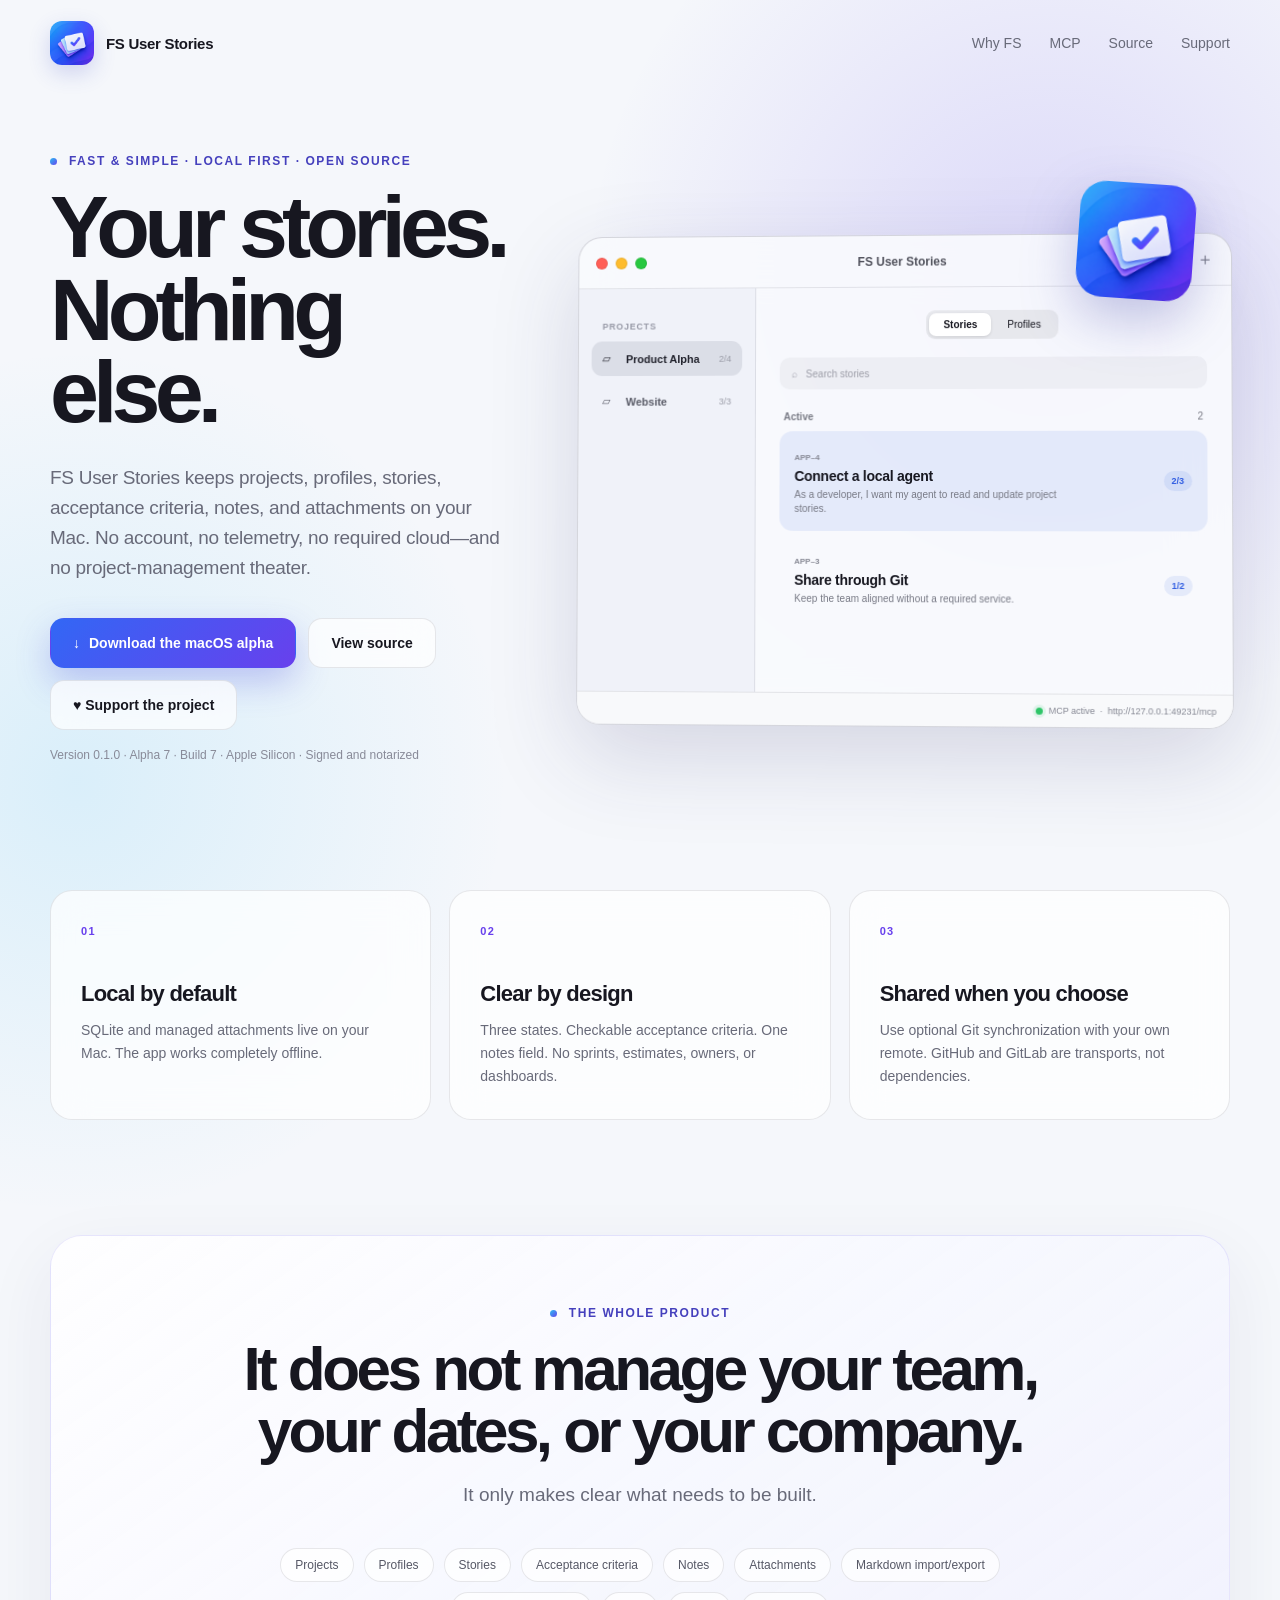
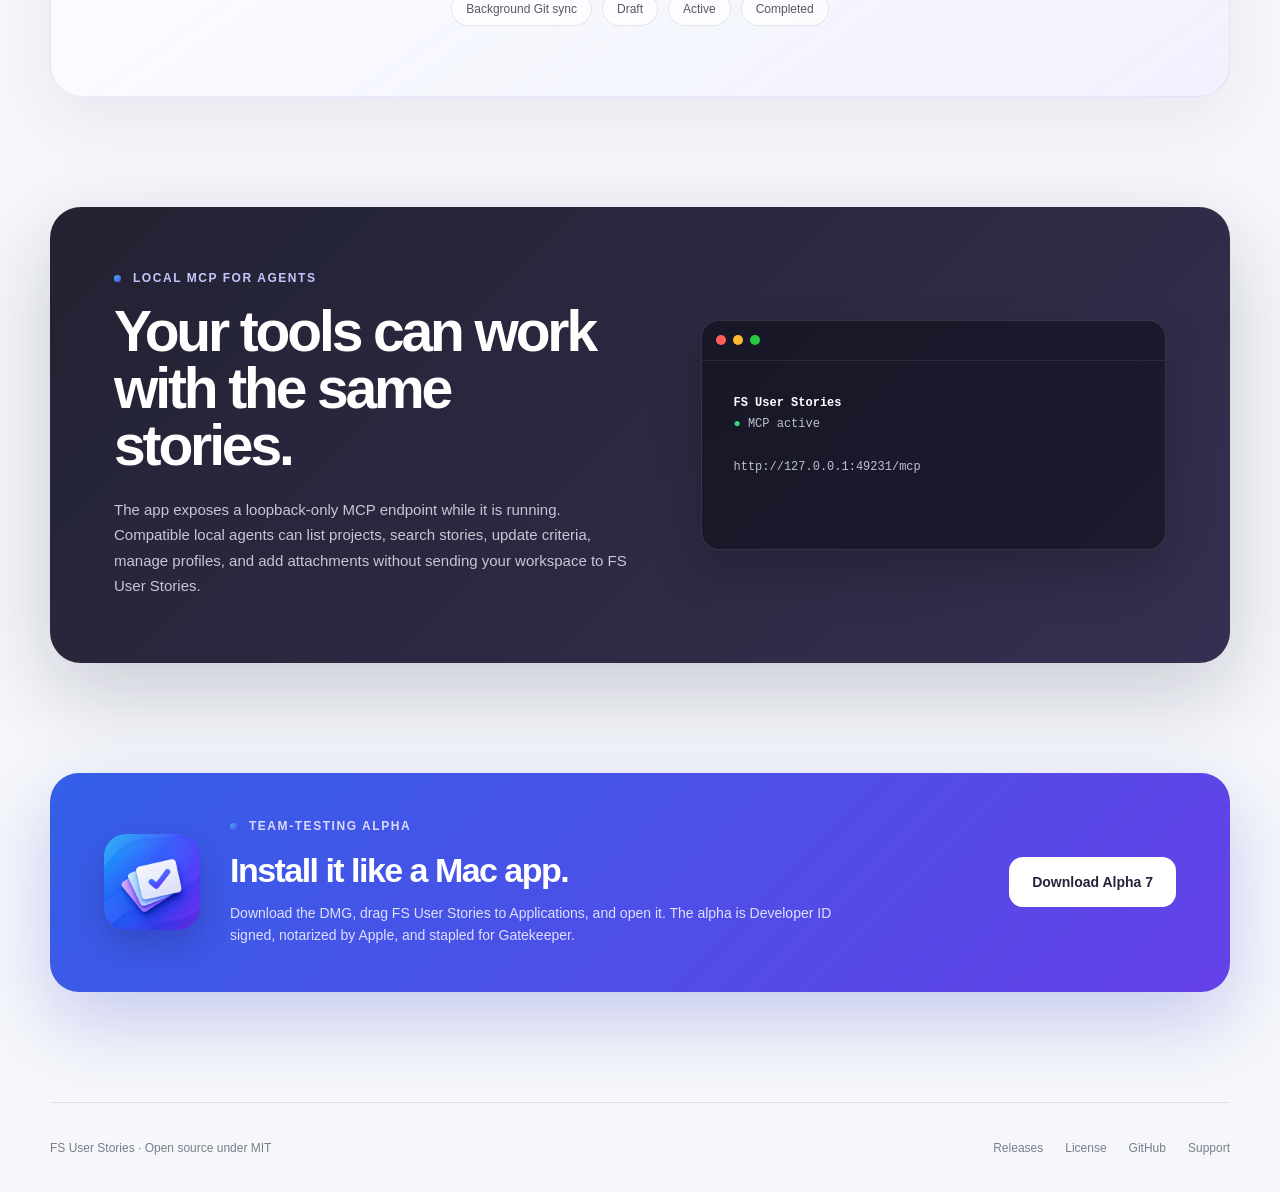
==== docs/index.html @ 3005b281 "Fix GitHub sharing contract for Alpha 7" ====
<!doctype html>
<html lang="en">
  <head>
    <meta charset="utf-8">
    <meta name="viewport" content="width=device-width, initial-scale=1">
    <title>FS User Stories — Local user stories for macOS</title>
    <meta name="description" content="A focused, local-first macOS app for projects, profiles, user stories, acceptance criteria, notes, attachments, Git sharing, and local MCP access.">
    <meta name="robots" content="index, follow, max-image-preview:large">
    <meta name="theme-color" content="#f5f7ff">
    <link rel="canonical" href="https://gitlares.github.io/fs-user-stories/">
    <meta property="og:type" content="website">
    <meta property="og:site_name" content="FS User Stories">
    <meta property="og:title" content="FS User Stories — Local user stories for macOS">
    <meta property="og:description" content="Your stories, on your computer. Share with Git. Nothing else.">
    <meta property="og:url" content="https://gitlares.github.io/fs-user-stories/">
    <meta property="og:image" content="https://gitlares.github.io/fs-user-stories/assets/app-icon.png">
    <meta name="twitter:card" content="summary">
    <meta name="twitter:title" content="FS User Stories — Local user stories for macOS">
    <meta name="twitter:description" content="Your stories, on your computer. Share with Git. Nothing else.">
    <meta name="twitter:image" content="https://gitlares.github.io/fs-user-stories/assets/app-icon.png">
    <link rel="icon" href="assets/app-icon.png">
    <link rel="stylesheet" href="styles.css">
    <script type="application/ld+json">
      {
        "@context": "https://schema.org",
        "@type": "SoftwareApplication",
        "name": "FS User Stories",
        "alternateName": "Fast & Simple User Stories",
        "url": "https://gitlares.github.io/fs-user-stories/",
        "description": "A local-first macOS app for writing and sharing clear user stories without project-management overhead.",
        "applicationCategory": "DeveloperApplication",
        "operatingSystem": "macOS 26 or later on Apple Silicon",
        "softwareVersion": "0.1.0-alpha.7",
        "downloadUrl": "https://github.com/gitlares/fs-user-stories/releases/download/v0.1.0-alpha.7/FS-User-Stories-Alpha.dmg",
        "license": "https://github.com/gitlares/fs-user-stories/blob/main/LICENSE",
        "isAccessibleForFree": true,
        "author": { "@type": "Person", "name": "Daniel Lares", "url": "https://github.com/gitlares" }
      }
    </script>
  </head>
  <body>
    <header class="site-header">
      <a class="brand" href="#top" aria-label="FS User Stories home">
        <img src="assets/app-icon.png" alt="" width="44" height="44">
        <span>FS User Stories</span>
      </a>
      <nav aria-label="Primary navigation">
        <a href="#principles">Why FS</a>
        <a href="#mcp">MCP</a>
        <a href="https://github.com/gitlares/fs-user-stories">Source</a>
        <a href="https://www.paypal.com/donate/?hosted_button_id=7RDCBR3QXXEMJ">Support</a>
      </nav>
    </header>

    <main id="top">
      <section class="hero">
        <div class="hero-copy">
          <p class="eyebrow"><span></span> Fast &amp; Simple · Local first · Open source</p>
          <h1>Your stories.<br>Nothing else.</h1>
          <p class="lede">FS User Stories keeps projects, profiles, stories, acceptance criteria, notes, and attachments on your Mac. No account, no telemetry, no required cloud—and no project-management theater.</p>
          <div class="hero-actions">
            <a class="button primary" href="https://github.com/gitlares/fs-user-stories/releases/download/v0.1.0-alpha.7/FS-User-Stories-Alpha.dmg">
              <span aria-hidden="true">↓</span> Download the macOS alpha
            </a>
            <a class="button secondary" href="https://github.com/gitlares/fs-user-stories">View source</a>
            <a class="button secondary" href="https://www.paypal.com/donate/?hosted_button_id=7RDCBR3QXXEMJ">♥ Support the project</a>
          </div>
          <p class="release-meta">Version 0.1.0 · Alpha 7 · Build 7 · Apple Silicon · Signed and notarized</p>
        </div>

        <div class="product-stage" aria-label="FS User Stories application preview">
          <img class="hero-icon" src="assets/app-icon.png" alt="FS User Stories app icon" width="116" height="116">
          <div class="app-window">
            <div class="window-toolbar">
              <div class="traffic-lights" aria-hidden="true"><i></i><i></i><i></i></div>
              <strong>FS User Stories</strong>
              <span class="toolbar-actions" aria-hidden="true">↻ &nbsp; ＋</span>
            </div>
            <div class="window-body">
              <aside>
                <small>PROJECTS</small>
                <div class="project-row selected"><span>▱</span><b>Product Alpha</b><em>2/4</em></div>
                <div class="project-row"><span>▱</span><b>Website</b><em>3/3</em></div>
              </aside>
              <section class="story-list">
                <div class="segmented"><b>Stories</b><span>Profiles</span></div>
                <label>⌕ &nbsp; Search stories</label>
                <div class="list-heading"><b>Active</b><span>2</span></div>
                <article class="story selected-story">
                  <div><small>APP–4</small><h2>Connect a local agent</h2><p>As a developer, I want my agent to read and update project stories.</p></div>
                  <strong>2/3</strong>
                </article>
                <article class="story">
                  <div><small>APP–3</small><h2>Share through Git</h2><p>Keep the team aligned without a required service.</p></div>
                  <strong>1/2</strong>
                </article>
              </section>
            </div>
            <div class="window-status"><span class="status-dot"></span> MCP active &nbsp;·&nbsp; http://127.0.0.1:49231/mcp</div>
          </div>
        </div>
      </section>

      <section class="feature-grid" id="principles" aria-label="Product principles">
        <article><span>01</span><h2>Local by default</h2><p>SQLite and managed attachments live on your Mac. The app works completely offline.</p></article>
        <article><span>02</span><h2>Clear by design</h2><p>Three states. Checkable acceptance criteria. One notes field. No sprints, estimates, owners, or dashboards.</p></article>
        <article><span>03</span><h2>Shared when you choose</h2><p>Use optional Git synchronization with your own remote. GitHub and GitLab are transports, not dependencies.</p></article>
      </section>

      <section class="statement">
        <p class="eyebrow"><span></span> The whole product</p>
        <h2>It does not manage your team, your dates, or your company.</h2>
        <p>It only makes clear what needs to be built.</p>
        <div class="product-list" aria-label="Included features">
          <span>Projects</span><span>Profiles</span><span>Stories</span><span>Acceptance criteria</span><span>Notes</span><span>Attachments</span><span>Markdown import/export</span><span>Background Git sync</span><span>Draft</span><span>Active</span><span>Completed</span>
        </div>
      </section>

      <section class="mcp-card" id="mcp">
        <div>
          <p class="eyebrow"><span></span> Local MCP for agents</p>
          <h2>Your tools can work with the same stories.</h2>
          <p>The app exposes a loopback-only MCP endpoint while it is running. Compatible local agents can list projects, search stories, update criteria, manage profiles, and add attachments without sending your workspace to FS User Stories.</p>
        </div>
        <div class="terminal" aria-label="Example MCP endpoint">
          <div><i></i><i></i><i></i></div>
          <code><b>FS User Stories</b><br><span>●</span> MCP active<br><br>http://127.0.0.1:49231/mcp</code>
        </div>
      </section>

      <section class="install-card">
        <img src="assets/app-icon.png" alt="" width="96" height="96">
        <div><p class="eyebrow"><span></span> Team-testing alpha</p><h2>Install it like a Mac app.</h2><p>Download the DMG, drag FS User Stories to Applications, and open it. The alpha is Developer ID signed, notarized by Apple, and stapled for Gatekeeper.</p></div>
        <a class="button light" href="https://github.com/gitlares/fs-user-stories/releases/download/v0.1.0-alpha.7/FS-User-Stories-Alpha.dmg">Download Alpha 7</a>
      </section>
    </main>

    <footer>
      <span>FS User Stories · Open source under MIT</span>
      <div><a href="https://github.com/gitlares/fs-user-stories/releases">Releases</a><a href="https://github.com/gitlares/fs-user-stories/blob/main/LICENSE">License</a><a href="https://github.com/gitlares/fs-user-stories">GitHub</a><a href="https://www.paypal.com/donate/?hosted_button_id=7RDCBR3QXXEMJ">Support</a></div>
    </footer>
  </body>
</html>
---- docs/styles.css ----
:root {
  color-scheme: light;
  --ink: #171720;
  --muted: #686a79;
  --line: rgba(34, 35, 52, 0.1);
  --surface: rgba(255, 255, 255, 0.72);
  --blue: #3267f5;
  --violet: #6840ed;
  --shadow: 0 30px 90px rgba(47, 45, 105, 0.17);
}

* { box-sizing: border-box; }
html { scroll-behavior: smooth; }
body {
  margin: 0;
  overflow-x: hidden;
  color: var(--ink);
  background:
    radial-gradient(circle at 82% 10%, rgba(84, 55, 237, 0.16), transparent 29rem),
    radial-gradient(circle at 6% 28%, rgba(51, 188, 244, 0.14), transparent 27rem),
    #f5f7fb;
  font-family: -apple-system, BlinkMacSystemFont, "SF Pro Display", "Helvetica Neue", sans-serif;
  -webkit-font-smoothing: antialiased;
}
a { color: inherit; text-decoration: none; }
.site-header, main, footer { width: min(1180px, calc(100% - 40px)); margin-inline: auto; }
.site-header { height: 86px; display: flex; align-items: center; justify-content: space-between; }
.brand { display: flex; align-items: center; gap: 12px; font-size: 15px; font-weight: 720; letter-spacing: -.02em; }
.brand img { border-radius: 12px; box-shadow: 0 8px 22px rgba(53, 72, 196, .2); }
nav { display: flex; gap: 28px; color: var(--muted); font-size: 14px; }
nav a:hover, footer a:hover { color: var(--ink); }

.hero { min-height: 700px; padding: 68px 0 108px; display: grid; grid-template-columns: .82fr 1.18fr; gap: 68px; align-items: center; }
.hero > * { min-width: 0; }
.eyebrow { margin: 0 0 18px; color: #4540bd; font-size: 12px; font-weight: 760; letter-spacing: .13em; text-transform: uppercase; }
.eyebrow span { display: inline-block; width: 7px; height: 7px; margin-right: 7px; border-radius: 50%; background: linear-gradient(135deg, #2abcf2, #6545ed); }
h1 { margin: 0; font-size: clamp(58px, 7vw, 88px); line-height: .94; letter-spacing: -.067em; font-weight: 760; }
.lede { max-width: 560px; margin: 29px 0 0; color: var(--muted); font-size: 19px; line-height: 1.58; letter-spacing: -.015em; }
.hero-actions { margin-top: 35px; display: flex; flex-wrap: wrap; gap: 12px; }
.button { min-height: 50px; padding: 0 22px; border: 1px solid transparent; border-radius: 14px; display: inline-flex; align-items: center; justify-content: center; gap: 9px; font-size: 14px; font-weight: 720; transition: transform .18s ease, box-shadow .18s ease; }
.button:hover { transform: translateY(-2px); }
.button.primary { color: #fff; background: linear-gradient(135deg, var(--blue), var(--violet)); box-shadow: 0 14px 34px rgba(67, 73, 221, .28); }
.button.secondary { border-color: var(--line); background: rgba(255,255,255,.72); backdrop-filter: blur(16px); }
.button.light { color: #25233a; background: #fff; white-space: nowrap; }
.release-meta { margin: 18px 0 0; color: #888a98; font-size: 12px; }

.product-stage { position: relative; padding-top: 44px; }
.hero-icon { position: absolute; z-index: 3; top: -7px; right: 36px; border-radius: 26px; filter: drop-shadow(0 20px 26px rgba(49, 55, 160, .28)); transform: rotate(4deg); }
.app-window { overflow: hidden; min-height: 490px; border: 1px solid rgba(37,38,57,.17); border-radius: 24px; background: rgba(249,250,253,.9); box-shadow: var(--shadow); transform: perspective(1200px) rotateY(-2deg) rotateX(1deg); backdrop-filter: blur(30px) saturate(1.2); }
.window-toolbar { height: 52px; padding: 0 17px; display: grid; grid-template-columns: 1fr auto 1fr; align-items: center; border-bottom: 1px solid var(--line); font-size: 12px; color: #51525d; }
.traffic-lights { display: flex; gap: 8px; }
.traffic-lights i { width: 12px; height: 12px; border-radius: 50%; background: #ff5f57; border: 1px solid rgba(0,0,0,.08); }
.traffic-lights i:nth-child(2) { background: #febc2e; }
.traffic-lights i:nth-child(3) { background: #28c840; }
.toolbar-actions { justify-self: end; color: #777985; font-size: 17px; }
.window-body { min-height: 405px; display: grid; grid-template-columns: 180px 1fr; }
.window-body aside { padding: 27px 13px; border-right: 1px solid var(--line); background: rgba(233,237,246,.58); }
.window-body aside > small { padding: 0 11px; color: #989aa7; font-size: 9px; font-weight: 700; letter-spacing: .09em; }
.project-row { margin-top: 8px; padding: 11px; display: grid; grid-template-columns: 20px 1fr auto; align-items: center; gap: 4px; border-radius: 11px; color: #595b67; font-size: 11px; }
.project-row.selected { color: #20212b; background: rgba(92,97,118,.14); }
.project-row em { color: #989aa5; font-size: 9px; font-style: normal; }
.story-list { padding: 23px 24px; }
.segmented { width: max-content; margin: 0 auto 18px; padding: 3px; display: flex; gap: 2px; border-radius: 9px; background: #e7e8ed; font-size: 10px; }
.segmented > * { padding: 6px 14px; border-radius: 7px; }
.segmented b { background: #fff; box-shadow: 0 1px 3px rgba(0,0,0,.12); }
.story-list > label { height: 32px; padding: 0 12px; display: flex; align-items: center; border-radius: 10px; color: #9b9ca7; background: rgba(120,122,137,.08); font-size: 10px; }
.list-heading { margin: 22px 4px 9px; display: flex; justify-content: space-between; color: #777984; font-size: 10px; }
.story { min-height: 99px; padding: 15px; display: flex; justify-content: space-between; gap: 14px; border-radius: 13px; }
.story + .story { margin-top: 4px; }
.selected-story { background: rgba(65, 105, 220, .1); }
.story small { color: #858793; font-size: 8px; font-weight: 700; }
.story h2 { margin: 4px 0; font-size: 14px; letter-spacing: -.02em; }
.story p { max-width: 290px; margin: 0; color: #777985; font-size: 10px; line-height: 1.4; }
.story > strong { align-self: center; padding: 5px 8px; border-radius: 20px; color: #335fe2; background: rgba(51,95,226,.1); font-size: 9px; }
.window-status { height: 33px; padding: 0 16px; display: flex; align-items: center; justify-content: flex-end; border-top: 1px solid var(--line); color: #858793; background: rgba(248,249,251,.94); font-size: 9px; }
.status-dot { width: 7px; height: 7px; margin-right: 6px; border-radius: 50%; background: #2fc568; box-shadow: 0 0 0 3px rgba(47,197,104,.12); }

.feature-grid { padding: 20px 0 115px; display: grid; grid-template-columns: repeat(3, 1fr); gap: 18px; }
.feature-grid article { padding: 30px; border: 1px solid var(--line); border-radius: 22px; background: var(--surface); backdrop-filter: blur(18px); }
.feature-grid article > span { color: var(--violet); font-size: 11px; font-weight: 800; letter-spacing: .12em; }
.feature-grid h2 { margin: 42px 0 12px; font-size: 22px; letter-spacing: -.035em; }
.feature-grid p { margin: 0; color: var(--muted); font-size: 14px; line-height: 1.65; }

.statement { margin-bottom: 110px; padding: 70px; text-align: center; border: 1px solid rgba(89,72,226,.12); border-radius: 32px; background: linear-gradient(145deg, rgba(255,255,255,.88), rgba(239,240,255,.74)); box-shadow: 0 24px 70px rgba(42,42,88,.07); }
.statement h2 { max-width: 820px; margin: 0 auto; font-size: clamp(40px, 5vw, 62px); line-height: 1; letter-spacing: -.057em; }
.statement > p:not(.eyebrow) { margin: 22px 0 0; color: var(--muted); font-size: 19px; }
.product-list { max-width: 780px; margin: 42px auto 0; display: flex; flex-wrap: wrap; justify-content: center; gap: 10px; }
.product-list span { padding: 9px 14px; border: 1px solid var(--line); border-radius: 999px; color: #565866; background: rgba(255,255,255,.72); font-size: 12px; }

.mcp-card { margin-bottom: 110px; padding: 64px; display: grid; grid-template-columns: 1.05fr .95fr; gap: 72px; align-items: center; border-radius: 31px; color: #fff; background: linear-gradient(135deg, #222232, #343051); box-shadow: 0 30px 85px rgba(25,24,54,.2); }
.mcp-card .eyebrow { color: #c8c4ff; }
.mcp-card h2 { margin: 0; font-size: clamp(38px, 5vw, 57px); line-height: 1; letter-spacing: -.055em; }
.mcp-card p:not(.eyebrow) { margin: 23px 0 0; color: #c7c6d1; font-size: 15px; line-height: 1.7; }
.terminal { overflow: hidden; min-height: 230px; border: 1px solid rgba(255,255,255,.12); border-radius: 18px; background: rgba(6,7,14,.5); box-shadow: 0 24px 50px rgba(0,0,0,.2); }
.terminal > div { height: 40px; padding: 0 14px; display: flex; align-items: center; gap: 7px; border-bottom: 1px solid rgba(255,255,255,.08); }
.terminal i { width: 10px; height: 10px; border-radius: 50%; background: #ff5f57; }
.terminal i:nth-child(2) { background: #febc2e; }.terminal i:nth-child(3) { background: #28c840; }
.terminal code { padding: 32px; display: block; color: #bdc0cf; font: 12px/1.8 ui-monospace, SFMono-Regular, Menlo, monospace; }
.terminal code b { color: #fff; }.terminal code span { color: #39d67c; }

.install-card { margin-bottom: 110px; padding: 46px 54px; display: grid; grid-template-columns: auto 1fr auto; gap: 30px; align-items: center; border-radius: 29px; color: #fff; background: linear-gradient(135deg, #335fe7, #6540e8); box-shadow: 0 28px 75px rgba(59,68,204,.25); }
.install-card img { border-radius: 22px; box-shadow: 0 14px 30px rgba(25,27,89,.24); }
.install-card .eyebrow { color: #dcd9ff; }
.install-card h2 { margin: 0; font-size: 34px; letter-spacing: -.045em; }
.install-card p:not(.eyebrow) { max-width: 640px; margin: 12px 0 0; color: #dfdfff; font-size: 14px; line-height: 1.6; }
footer { min-height: 90px; padding: 28px 0; display: flex; justify-content: space-between; align-items: center; border-top: 1px solid var(--line); color: #7b7d8a; font-size: 12px; }
footer div { display: flex; gap: 22px; }

@media (max-width: 920px) {
  .hero { grid-template-columns: 1fr; }
  .app-window { transform: none; }
  .feature-grid { grid-template-columns: 1fr; }
  .feature-grid h2 { margin-top: 24px; }
  .mcp-card { grid-template-columns: 1fr; gap: 42px; }
  .install-card { grid-template-columns: auto 1fr; }
  .install-card .button { grid-column: 1 / -1; }
}
@media (max-width: 620px) {
  .site-header, main, footer { width: min(100% - 24px, 1180px); }
  .site-header nav { gap: 14px; }
  .site-header nav a:first-child { display: none; }
  .brand span { display: none; }
  .hero { min-height: auto; padding: 52px 0 80px; }
  .eyebrow { line-height: 1.6; }
  h1 { font-size: 56px; }
  .lede { font-size: 17px; }
  .hero-actions { flex-direction: column; }
  .button { width: 100%; }
  .hero-icon { width: 86px; height: 86px; top: 2px; right: 20px; border-radius: 20px; }
  .product-stage { padding-top: 47px; }
  .window-body { grid-template-columns: 1fr; }
  .window-body aside { display: none; }
  .story-list { padding: 18px; }
  .app-window { min-height: 430px; }
  .statement, .mcp-card { margin-bottom: 70px; padding: 38px 25px; border-radius: 24px; }
  .statement h2, .mcp-card h2 { font-size: 40px; }
  .install-card { margin-bottom: 70px; padding: 34px 25px; grid-template-columns: 1fr; text-align: center; }
  .install-card img { margin: auto; }
  footer { flex-direction: column; align-items: flex-start; gap: 17px; }
}
@media (prefers-reduced-motion: reduce) { html { scroll-behavior: auto; }.button { transition: none; } }
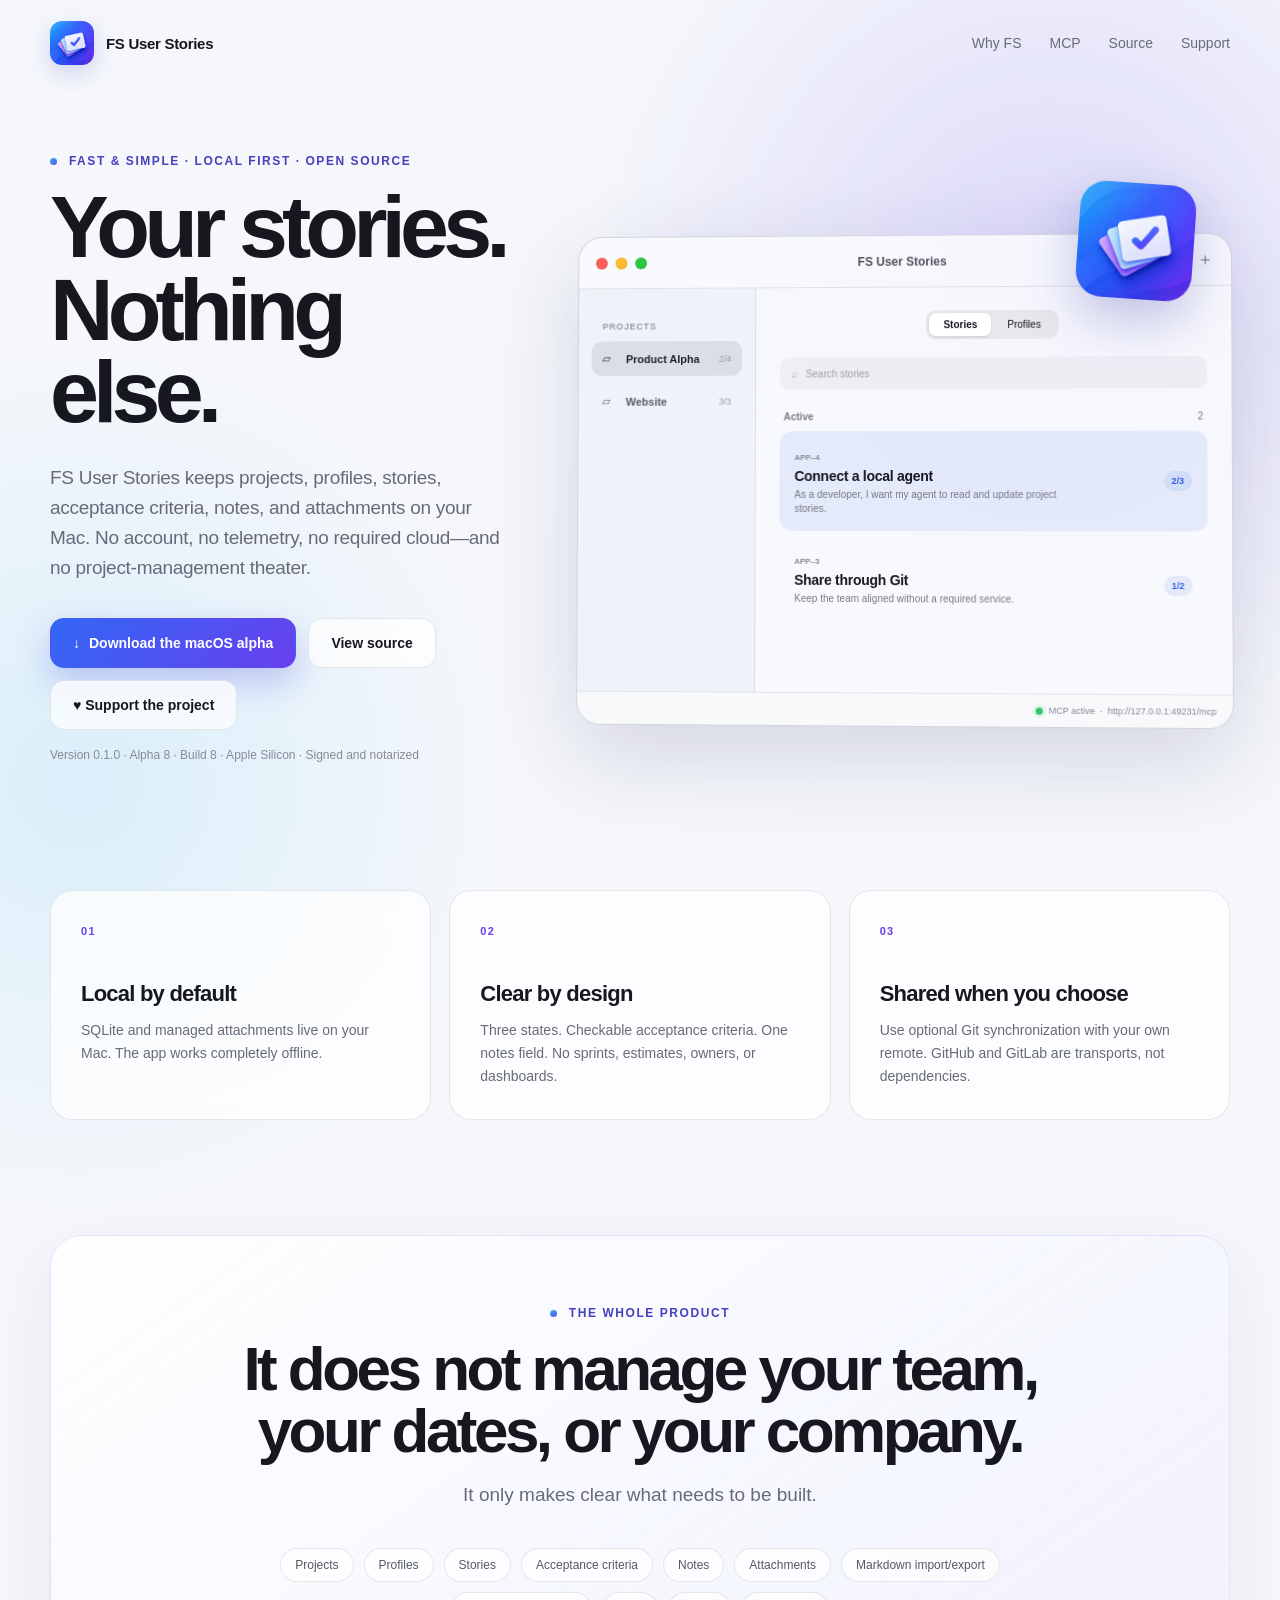
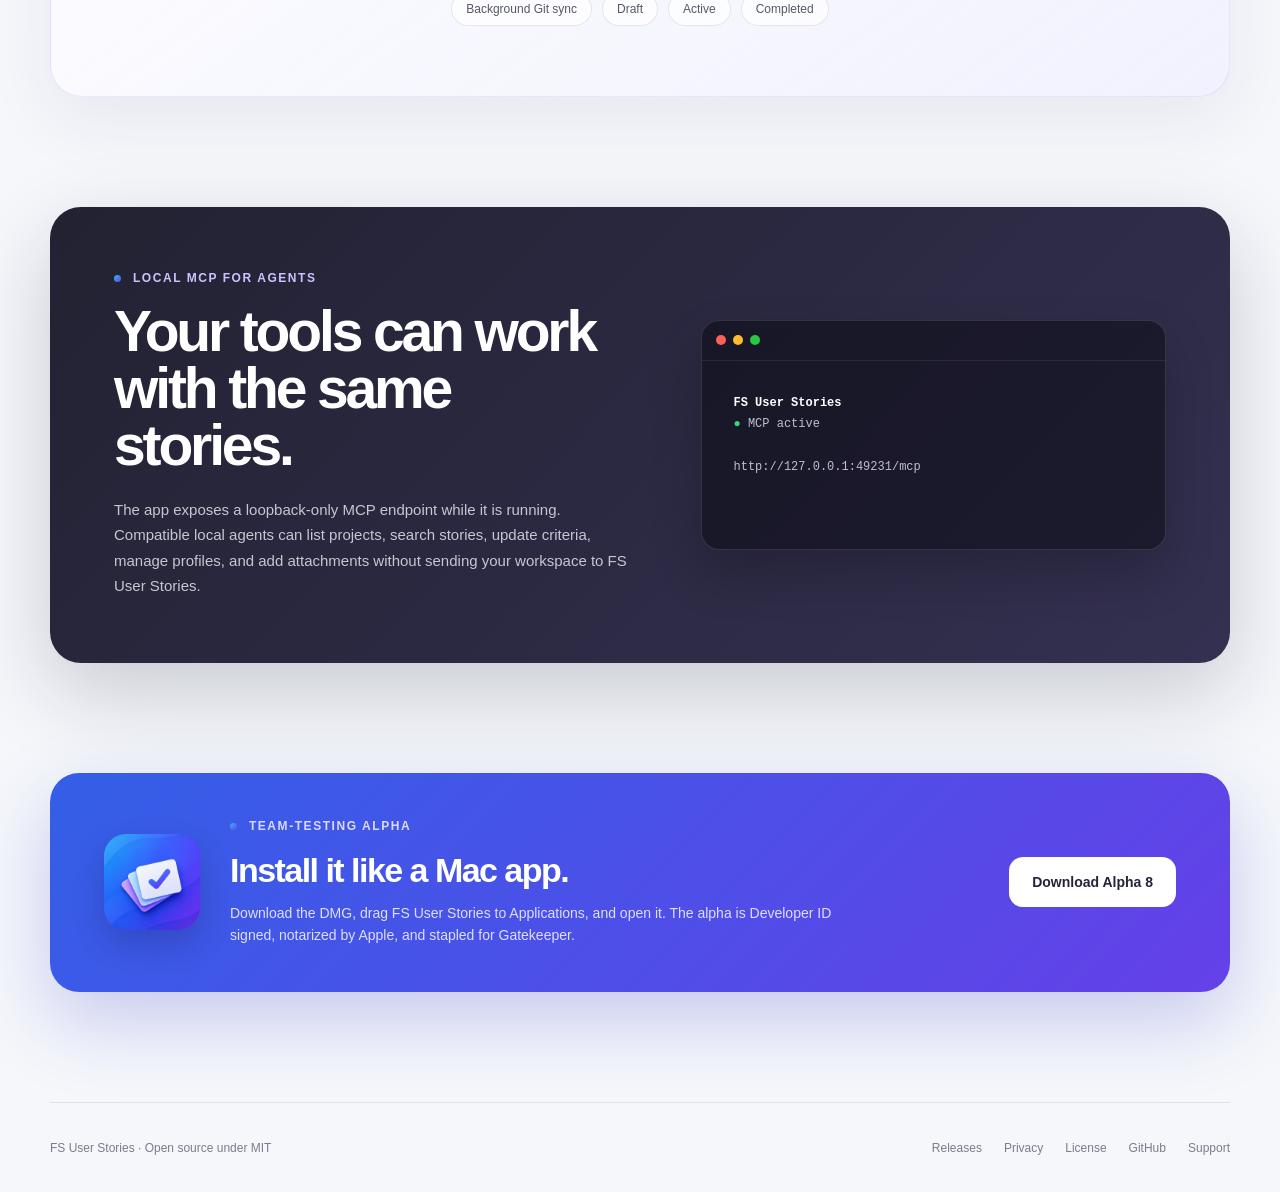
==== commit d1012496: "Release Alpha 8 with App Store parity" ====
--- a/docs/index.html
+++ b/docs/index.html
@@ -30,8 +30,8 @@
         "description": "A local-first macOS app for writing and sharing clear user stories without project-management overhead.",
         "applicationCategory": "DeveloperApplication",
         "operatingSystem": "macOS 26 or later on Apple Silicon",
-        "softwareVersion": "0.1.0-alpha.7",
-        "downloadUrl": "https://github.com/gitlares/fs-user-stories/releases/download/v0.1.0-alpha.7/FS-User-Stories-Alpha.dmg",
+        "softwareVersion": "0.1.0-alpha.8",
+        "downloadUrl": "https://github.com/gitlares/fs-user-stories/releases/download/v0.1.0-alpha.8/FS-User-Stories-Alpha.dmg",
         "license": "https://github.com/gitlares/fs-user-stories/blob/main/LICENSE",
         "isAccessibleForFree": true,
         "author": { "@type": "Person", "name": "Daniel Lares", "url": "https://github.com/gitlares" }
@@ -59,13 +59,13 @@
           <h1>Your stories.<br>Nothing else.</h1>
           <p class="lede">FS User Stories keeps projects, profiles, stories, acceptance criteria, notes, and attachments on your Mac. No account, no telemetry, no required cloud—and no project-management theater.</p>
           <div class="hero-actions">
-            <a class="button primary" href="https://github.com/gitlares/fs-user-stories/releases/download/v0.1.0-alpha.7/FS-User-Stories-Alpha.dmg">
+            <a class="button primary" href="https://github.com/gitlares/fs-user-stories/releases/download/v0.1.0-alpha.8/FS-User-Stories-Alpha.dmg">
               <span aria-hidden="true">↓</span> Download the macOS alpha
             </a>
             <a class="button secondary" href="https://github.com/gitlares/fs-user-stories">View source</a>
             <a class="button secondary" href="https://www.paypal.com/donate/?hosted_button_id=7RDCBR3QXXEMJ">♥ Support the project</a>
           </div>
-          <p class="release-meta">Version 0.1.0 · Alpha 7 · Build 7 · Apple Silicon · Signed and notarized</p>
+          <p class="release-meta">Version 0.1.0 · Alpha 8 · Build 8 · Apple Silicon · Signed and notarized</p>
         </div>
 
         <div class="product-stage" aria-label="FS User Stories application preview">
@@ -131,13 +131,13 @@
       <section class="install-card">
         <img src="assets/app-icon.png" alt="" width="96" height="96">
         <div><p class="eyebrow"><span></span> Team-testing alpha</p><h2>Install it like a Mac app.</h2><p>Download the DMG, drag FS User Stories to Applications, and open it. The alpha is Developer ID signed, notarized by Apple, and stapled for Gatekeeper.</p></div>
-        <a class="button light" href="https://github.com/gitlares/fs-user-stories/releases/download/v0.1.0-alpha.7/FS-User-Stories-Alpha.dmg">Download Alpha 7</a>
+        <a class="button light" href="https://github.com/gitlares/fs-user-stories/releases/download/v0.1.0-alpha.8/FS-User-Stories-Alpha.dmg">Download Alpha 8</a>
       </section>
     </main>
 
     <footer>
       <span>FS User Stories · Open source under MIT</span>
-      <div><a href="https://github.com/gitlares/fs-user-stories/releases">Releases</a><a href="https://github.com/gitlares/fs-user-stories/blob/main/LICENSE">License</a><a href="https://github.com/gitlares/fs-user-stories">GitHub</a><a href="https://www.paypal.com/donate/?hosted_button_id=7RDCBR3QXXEMJ">Support</a></div>
+      <div><a href="https://github.com/gitlares/fs-user-stories/releases">Releases</a><a href="privacy.html">Privacy</a><a href="https://github.com/gitlares/fs-user-stories/blob/main/LICENSE">License</a><a href="https://github.com/gitlares/fs-user-stories">GitHub</a><a href="https://www.paypal.com/donate/?hosted_button_id=7RDCBR3QXXEMJ">Support</a></div>
     </footer>
   </body>
 </html>
--- a/docs/styles.css
+++ b/docs/styles.css
@@ -105,6 +105,12 @@
 .install-card p:not(.eyebrow) { max-width: 640px; margin: 12px 0 0; color: #dfdfff; font-size: 14px; line-height: 1.6; }
 footer { min-height: 90px; padding: 28px 0; display: flex; justify-content: space-between; align-items: center; border-top: 1px solid var(--line); color: #7b7d8a; font-size: 12px; }
 footer div { display: flex; gap: 22px; }
+.legal-page { max-width: 820px; padding: 72px 0 110px; }
+.legal-page h1 { font-size: clamp(52px, 7vw, 76px); }
+.legal-page section { margin-top: 48px; padding-top: 1px; }
+.legal-page h2 { margin: 0 0 14px; font-size: 25px; letter-spacing: -.035em; }
+.legal-page section p { color: var(--muted); font-size: 16px; line-height: 1.7; }
+.legal-page section a { color: #4540bd; text-decoration: underline; text-underline-offset: 3px; }
 
 @media (max-width: 920px) {
   .hero { grid-template-columns: 1fr; }
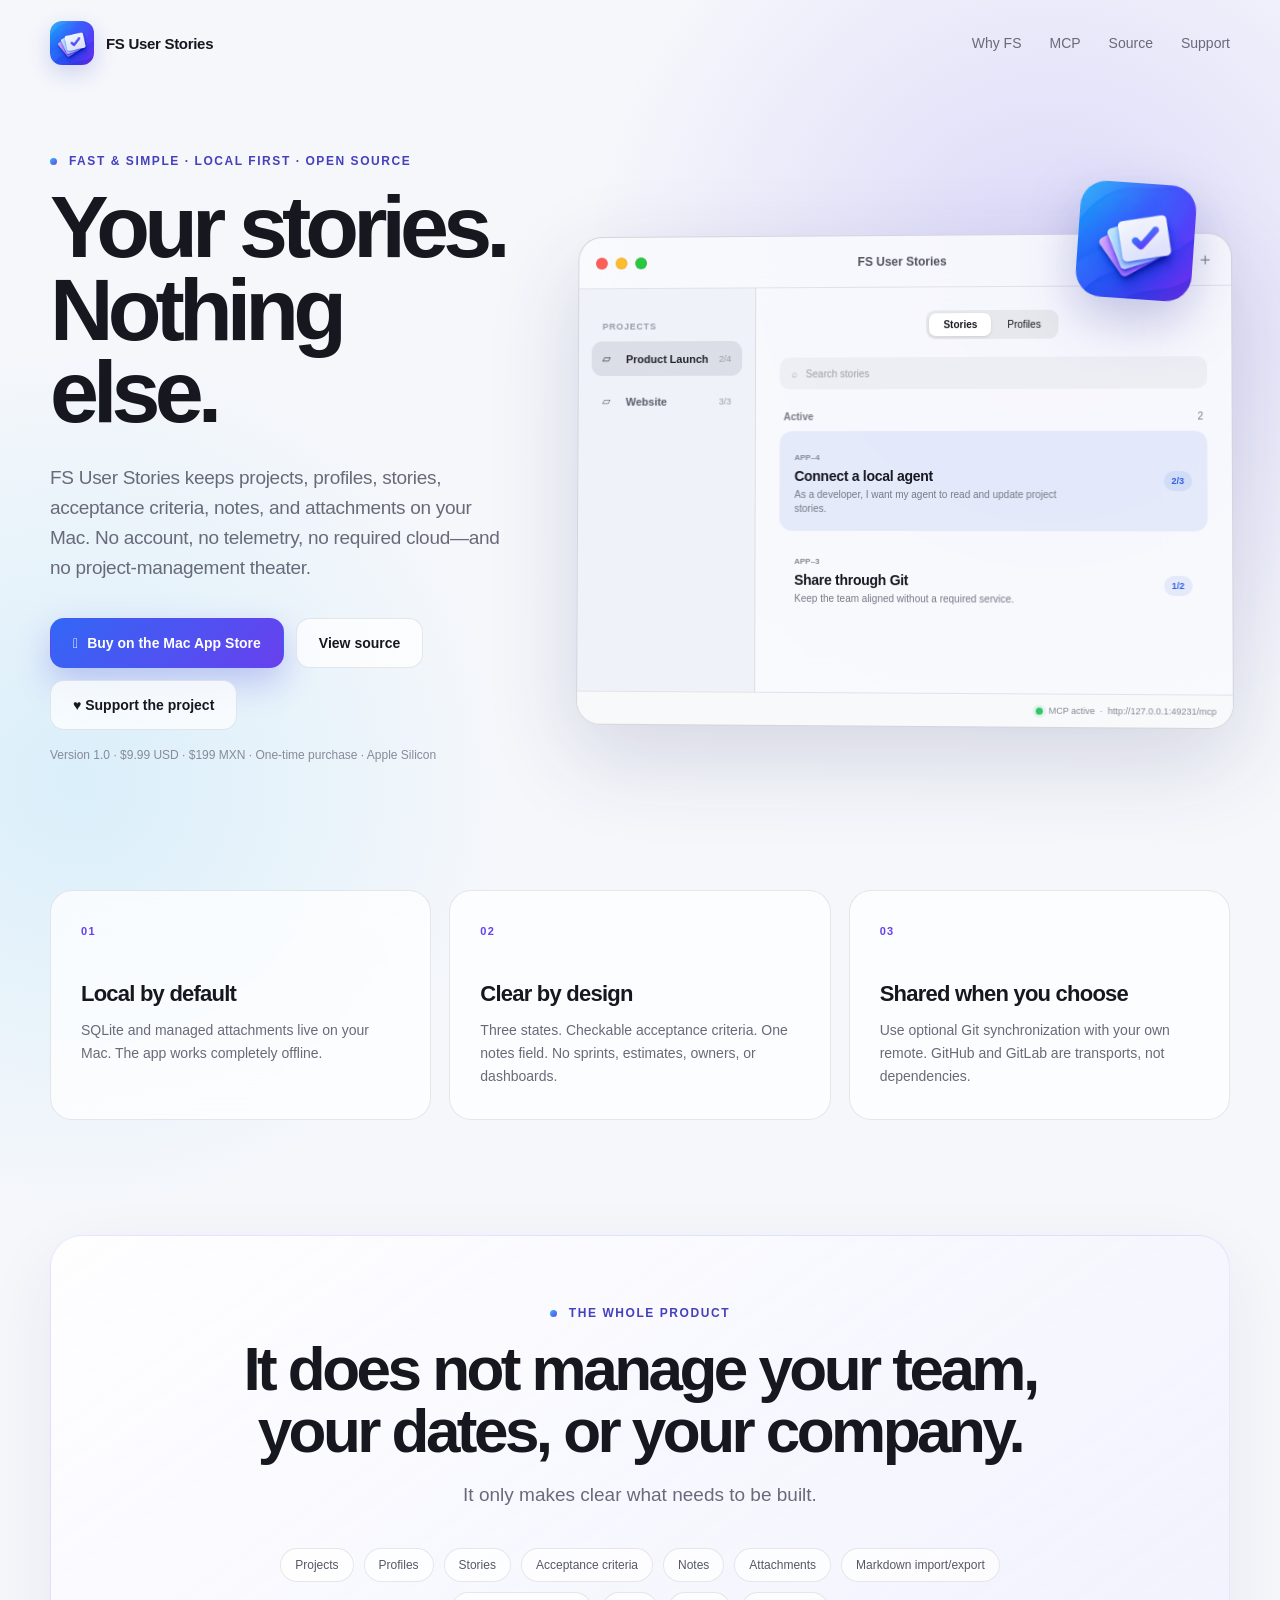
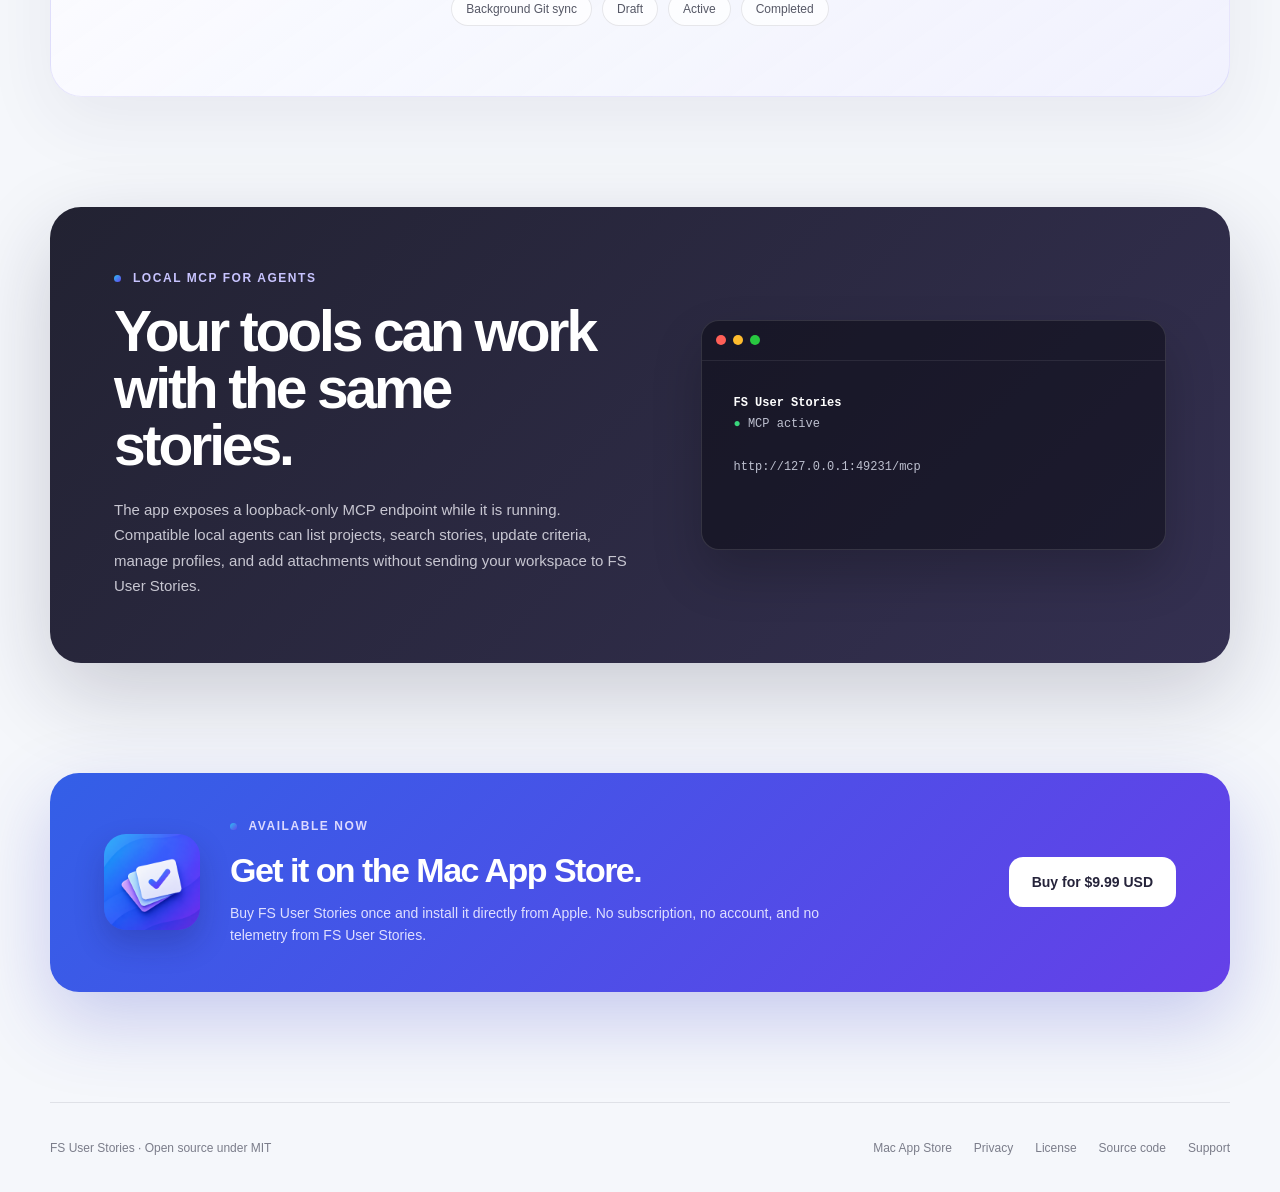
==== commit 44d8fe2f: "docs: link website to Mac App Store" ====
--- a/docs/index.html
+++ b/docs/index.html
@@ -30,10 +30,17 @@
         "description": "A local-first macOS app for writing and sharing clear user stories without project-management overhead.",
         "applicationCategory": "DeveloperApplication",
         "operatingSystem": "macOS 26 or later on Apple Silicon",
-        "softwareVersion": "0.1.0-alpha.8",
-        "downloadUrl": "https://github.com/gitlares/fs-user-stories/releases/download/v0.1.0-alpha.8/FS-User-Stories-Alpha.dmg",
+        "softwareVersion": "1.0",
+        "downloadUrl": "https://apps.apple.com/app/id6801671870",
         "license": "https://github.com/gitlares/fs-user-stories/blob/main/LICENSE",
-        "isAccessibleForFree": true,
+        "isAccessibleForFree": false,
+        "offers": {
+          "@type": "Offer",
+          "price": "9.99",
+          "priceCurrency": "USD",
+          "url": "https://apps.apple.com/app/id6801671870",
+          "availability": "https://schema.org/InStock"
+        },
         "author": { "@type": "Person", "name": "Daniel Lares", "url": "https://github.com/gitlares" }
       }
     </script>
@@ -59,13 +66,13 @@
           <h1>Your stories.<br>Nothing else.</h1>
           <p class="lede">FS User Stories keeps projects, profiles, stories, acceptance criteria, notes, and attachments on your Mac. No account, no telemetry, no required cloud—and no project-management theater.</p>
           <div class="hero-actions">
-            <a class="button primary" href="https://github.com/gitlares/fs-user-stories/releases/download/v0.1.0-alpha.8/FS-User-Stories-Alpha.dmg">
-              <span aria-hidden="true">↓</span> Download the macOS alpha
+            <a class="button primary" href="https://apps.apple.com/app/id6801671870">
+              <span aria-hidden="true"></span> Buy on the Mac App Store
             </a>
             <a class="button secondary" href="https://github.com/gitlares/fs-user-stories">View source</a>
             <a class="button secondary" href="https://www.paypal.com/donate/?hosted_button_id=7RDCBR3QXXEMJ">♥ Support the project</a>
           </div>
-          <p class="release-meta">Version 0.1.0 · Alpha 8 · Build 8 · Apple Silicon · Signed and notarized</p>
+          <p class="release-meta">Version 1.0 · $9.99 USD · $199 MXN · One-time purchase · Apple Silicon</p>
         </div>
 
         <div class="product-stage" aria-label="FS User Stories application preview">
@@ -79,7 +86,7 @@
             <div class="window-body">
               <aside>
                 <small>PROJECTS</small>
-                <div class="project-row selected"><span>▱</span><b>Product Alpha</b><em>2/4</em></div>
+                <div class="project-row selected"><span>▱</span><b>Product Launch</b><em>2/4</em></div>
                 <div class="project-row"><span>▱</span><b>Website</b><em>3/3</em></div>
               </aside>
               <section class="story-list">
@@ -130,14 +137,14 @@
 
       <section class="install-card">
         <img src="assets/app-icon.png" alt="" width="96" height="96">
-        <div><p class="eyebrow"><span></span> Team-testing alpha</p><h2>Install it like a Mac app.</h2><p>Download the DMG, drag FS User Stories to Applications, and open it. The alpha is Developer ID signed, notarized by Apple, and stapled for Gatekeeper.</p></div>
-        <a class="button light" href="https://github.com/gitlares/fs-user-stories/releases/download/v0.1.0-alpha.8/FS-User-Stories-Alpha.dmg">Download Alpha 8</a>
+        <div><p class="eyebrow"><span></span> Available now</p><h2>Get it on the Mac App Store.</h2><p>Buy FS User Stories once and install it directly from Apple. No subscription, no account, and no telemetry from FS User Stories.</p></div>
+        <a class="button light" href="https://apps.apple.com/app/id6801671870">Buy for $9.99 USD</a>
       </section>
     </main>
 
     <footer>
       <span>FS User Stories · Open source under MIT</span>
-      <div><a href="https://github.com/gitlares/fs-user-stories/releases">Releases</a><a href="privacy.html">Privacy</a><a href="https://github.com/gitlares/fs-user-stories/blob/main/LICENSE">License</a><a href="https://github.com/gitlares/fs-user-stories">GitHub</a><a href="https://www.paypal.com/donate/?hosted_button_id=7RDCBR3QXXEMJ">Support</a></div>
+      <div><a href="https://apps.apple.com/app/id6801671870">Mac App Store</a><a href="privacy.html">Privacy</a><a href="https://github.com/gitlares/fs-user-stories/blob/main/LICENSE">License</a><a href="https://github.com/gitlares/fs-user-stories">Source code</a><a href="https://www.paypal.com/donate/?hosted_button_id=7RDCBR3QXXEMJ">Support</a></div>
     </footer>
   </body>
 </html>
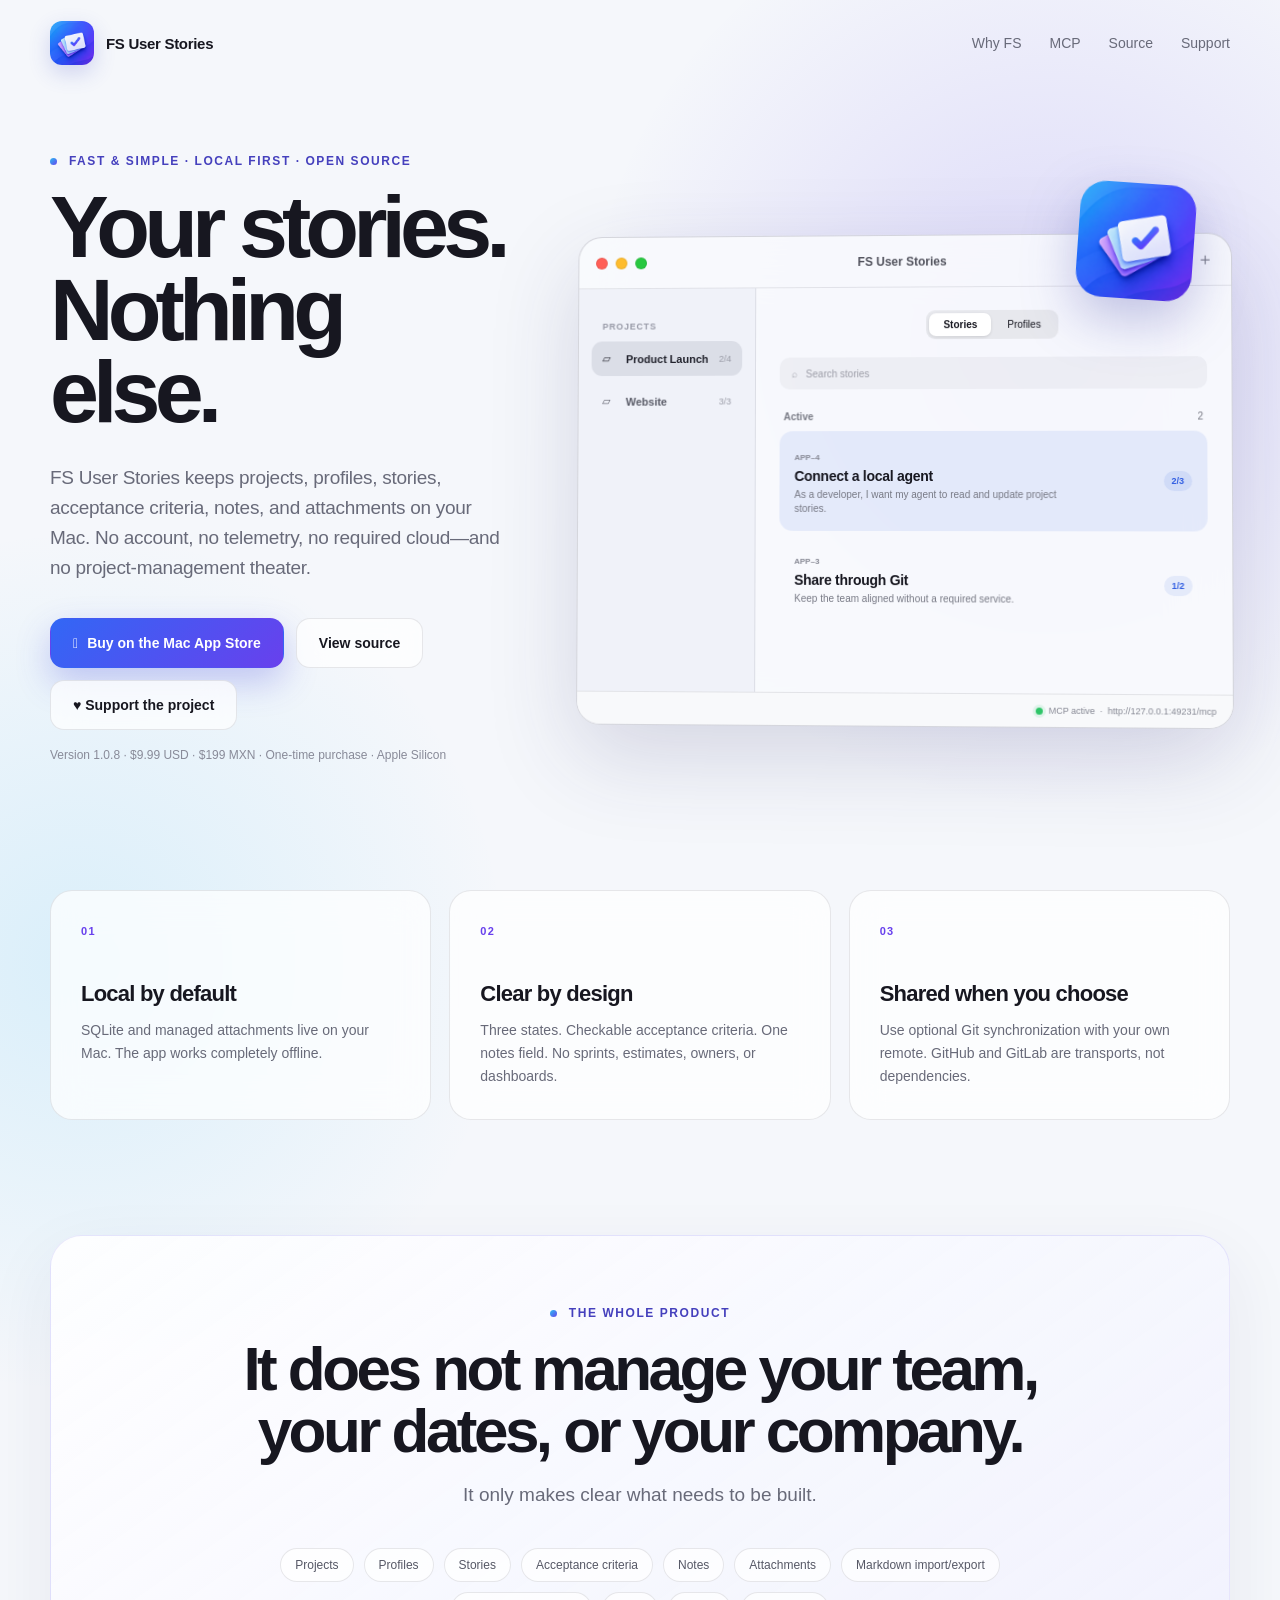
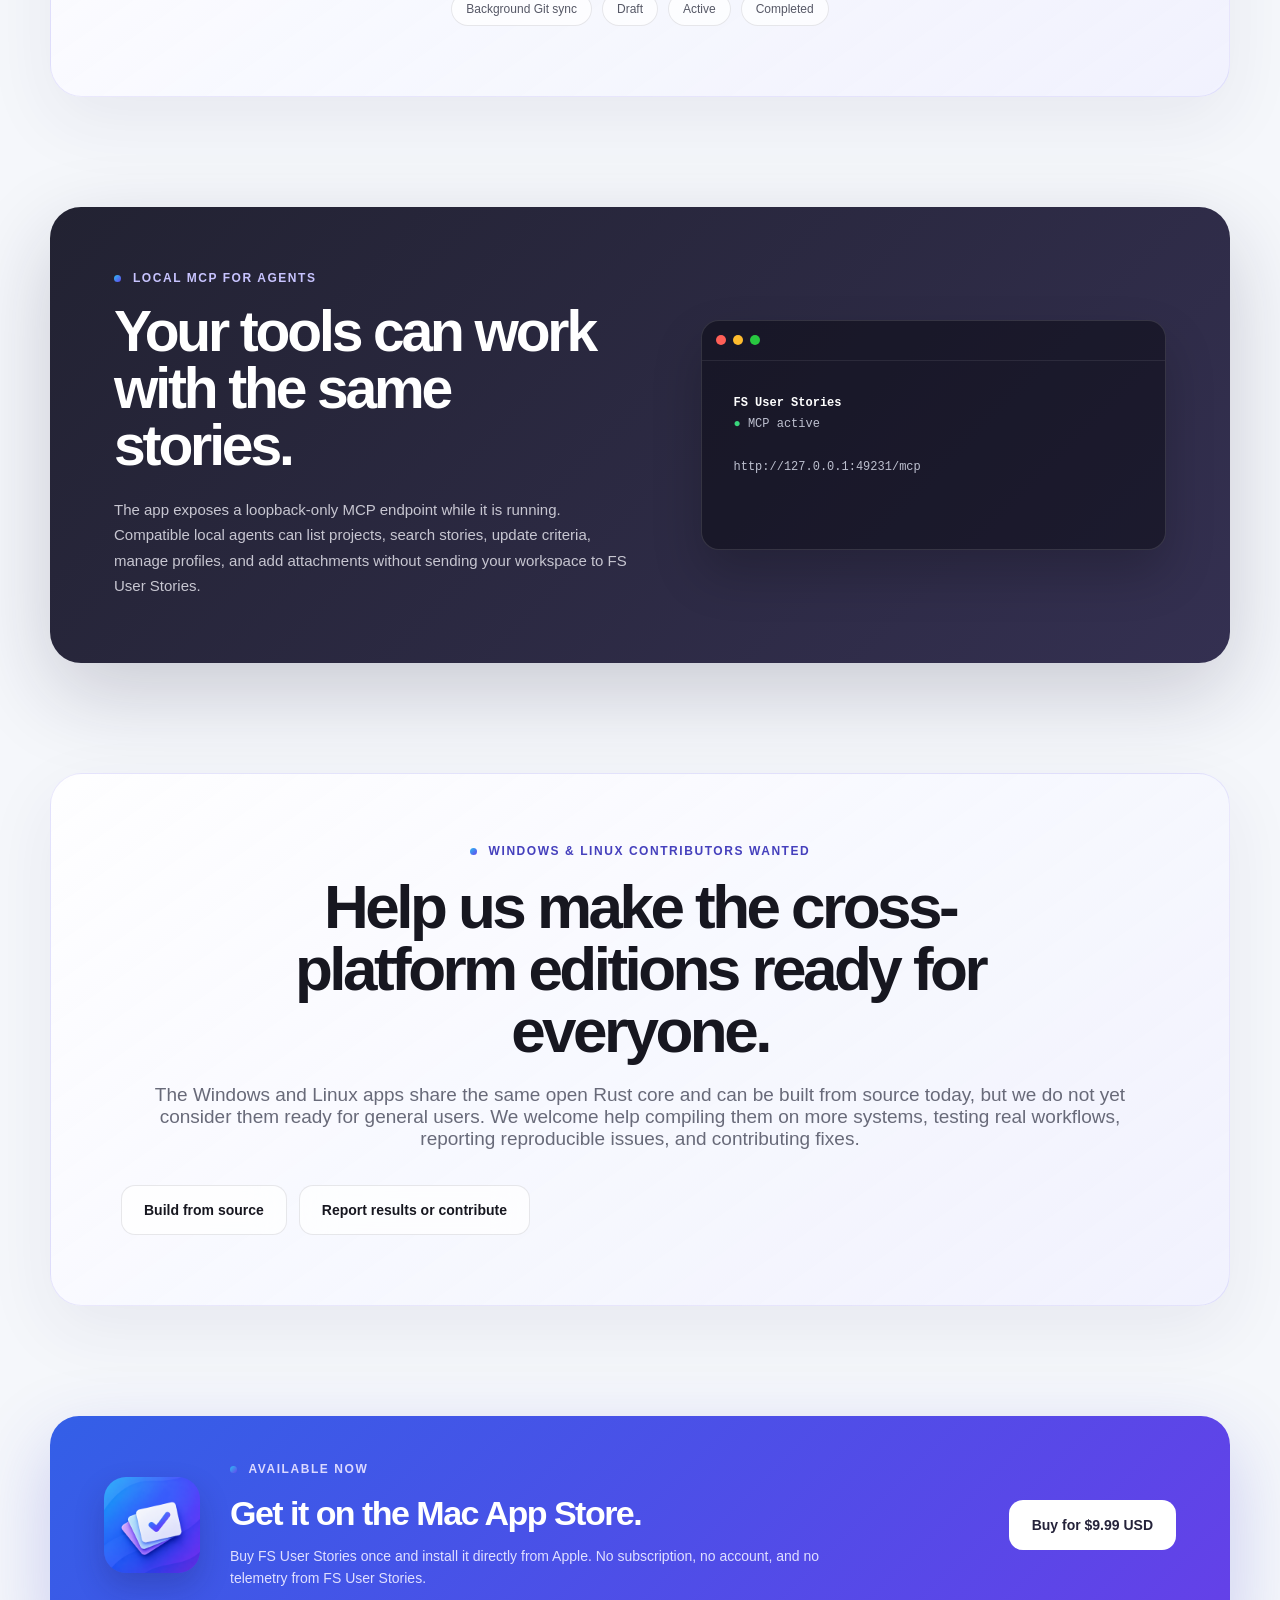
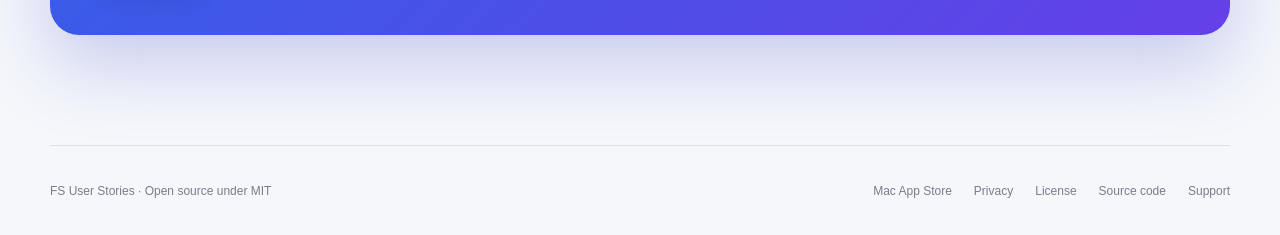
==== commit 038f887a: "docs: invite Windows and Linux contributors" ====
--- a/docs/index.html
+++ b/docs/index.html
@@ -30,7 +30,7 @@
         "description": "A local-first macOS app for writing and sharing clear user stories without project-management overhead.",
         "applicationCategory": "DeveloperApplication",
         "operatingSystem": "macOS 26 or later on Apple Silicon",
-        "softwareVersion": "1.0",
+        "softwareVersion": "1.0.8",
         "downloadUrl": "https://apps.apple.com/app/id6801671870",
         "license": "https://github.com/gitlares/fs-user-stories/blob/main/LICENSE",
         "isAccessibleForFree": false,
@@ -72,7 +72,7 @@
             <a class="button secondary" href="https://github.com/gitlares/fs-user-stories">View source</a>
             <a class="button secondary" href="https://www.paypal.com/donate/?hosted_button_id=7RDCBR3QXXEMJ">♥ Support the project</a>
           </div>
-          <p class="release-meta">Version 1.0 · $9.99 USD · $199 MXN · One-time purchase · Apple Silicon</p>
+          <p class="release-meta">Version 1.0.8 · $9.99 USD · $199 MXN · One-time purchase · Apple Silicon</p>
         </div>
 
         <div class="product-stage" aria-label="FS User Stories application preview">
@@ -135,6 +135,16 @@
         </div>
       </section>
 
+      <section class="statement">
+        <p class="eyebrow"><span></span> Windows &amp; Linux contributors wanted</p>
+        <h2>Help us make the cross-platform editions ready for everyone.</h2>
+        <p>The Windows and Linux apps share the same open Rust core and can be built from source today, but we do not yet consider them ready for general users. We welcome help compiling them on more systems, testing real workflows, reporting reproducible issues, and contributing fixes.</p>
+        <div class="hero-actions">
+          <a class="button secondary" href="https://github.com/gitlares/fs-user-stories#build-from-source">Build from source</a>
+          <a class="button secondary" href="https://github.com/gitlares/fs-user-stories/issues">Report results or contribute</a>
+        </div>
+      </section>
+
       <section class="install-card">
         <img src="assets/app-icon.png" alt="" width="96" height="96">
         <div><p class="eyebrow"><span></span> Available now</p><h2>Get it on the Mac App Store.</h2><p>Buy FS User Stories once and install it directly from Apple. No subscription, no account, and no telemetry from FS User Stories.</p></div>
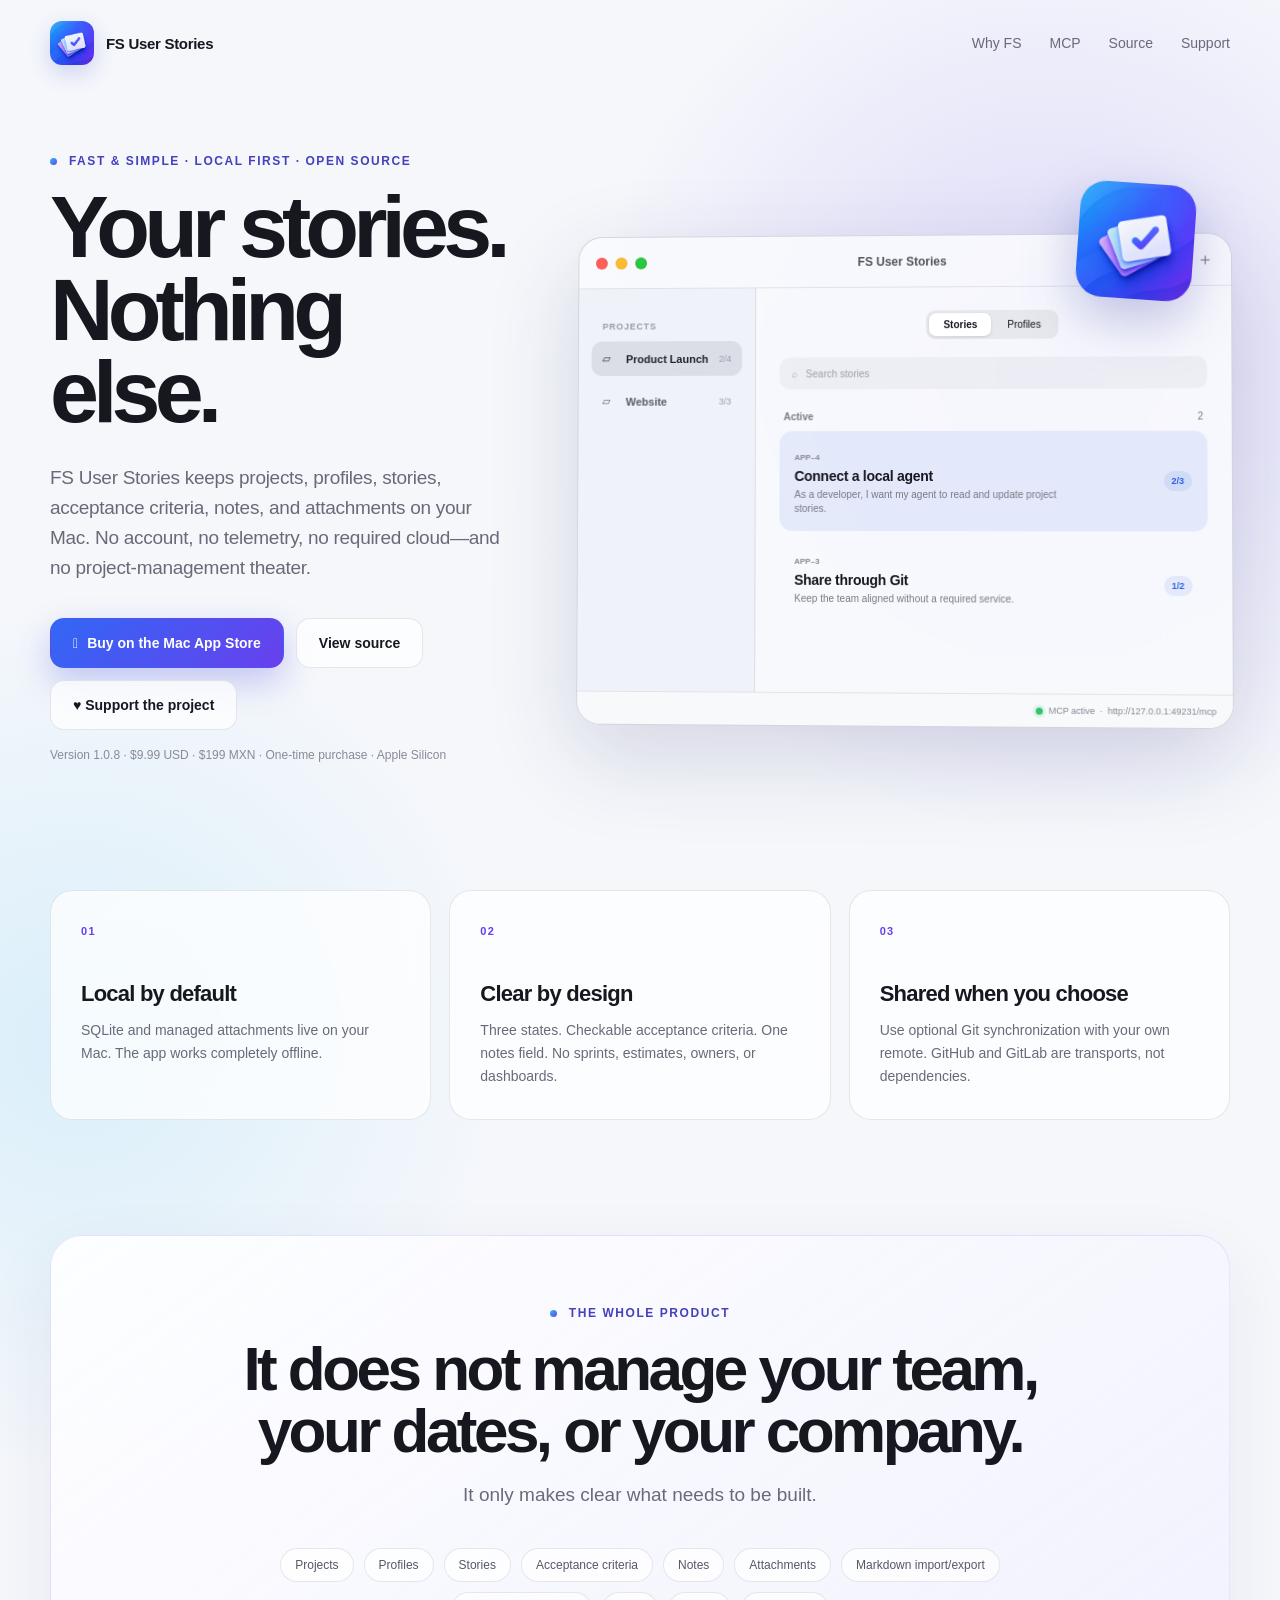
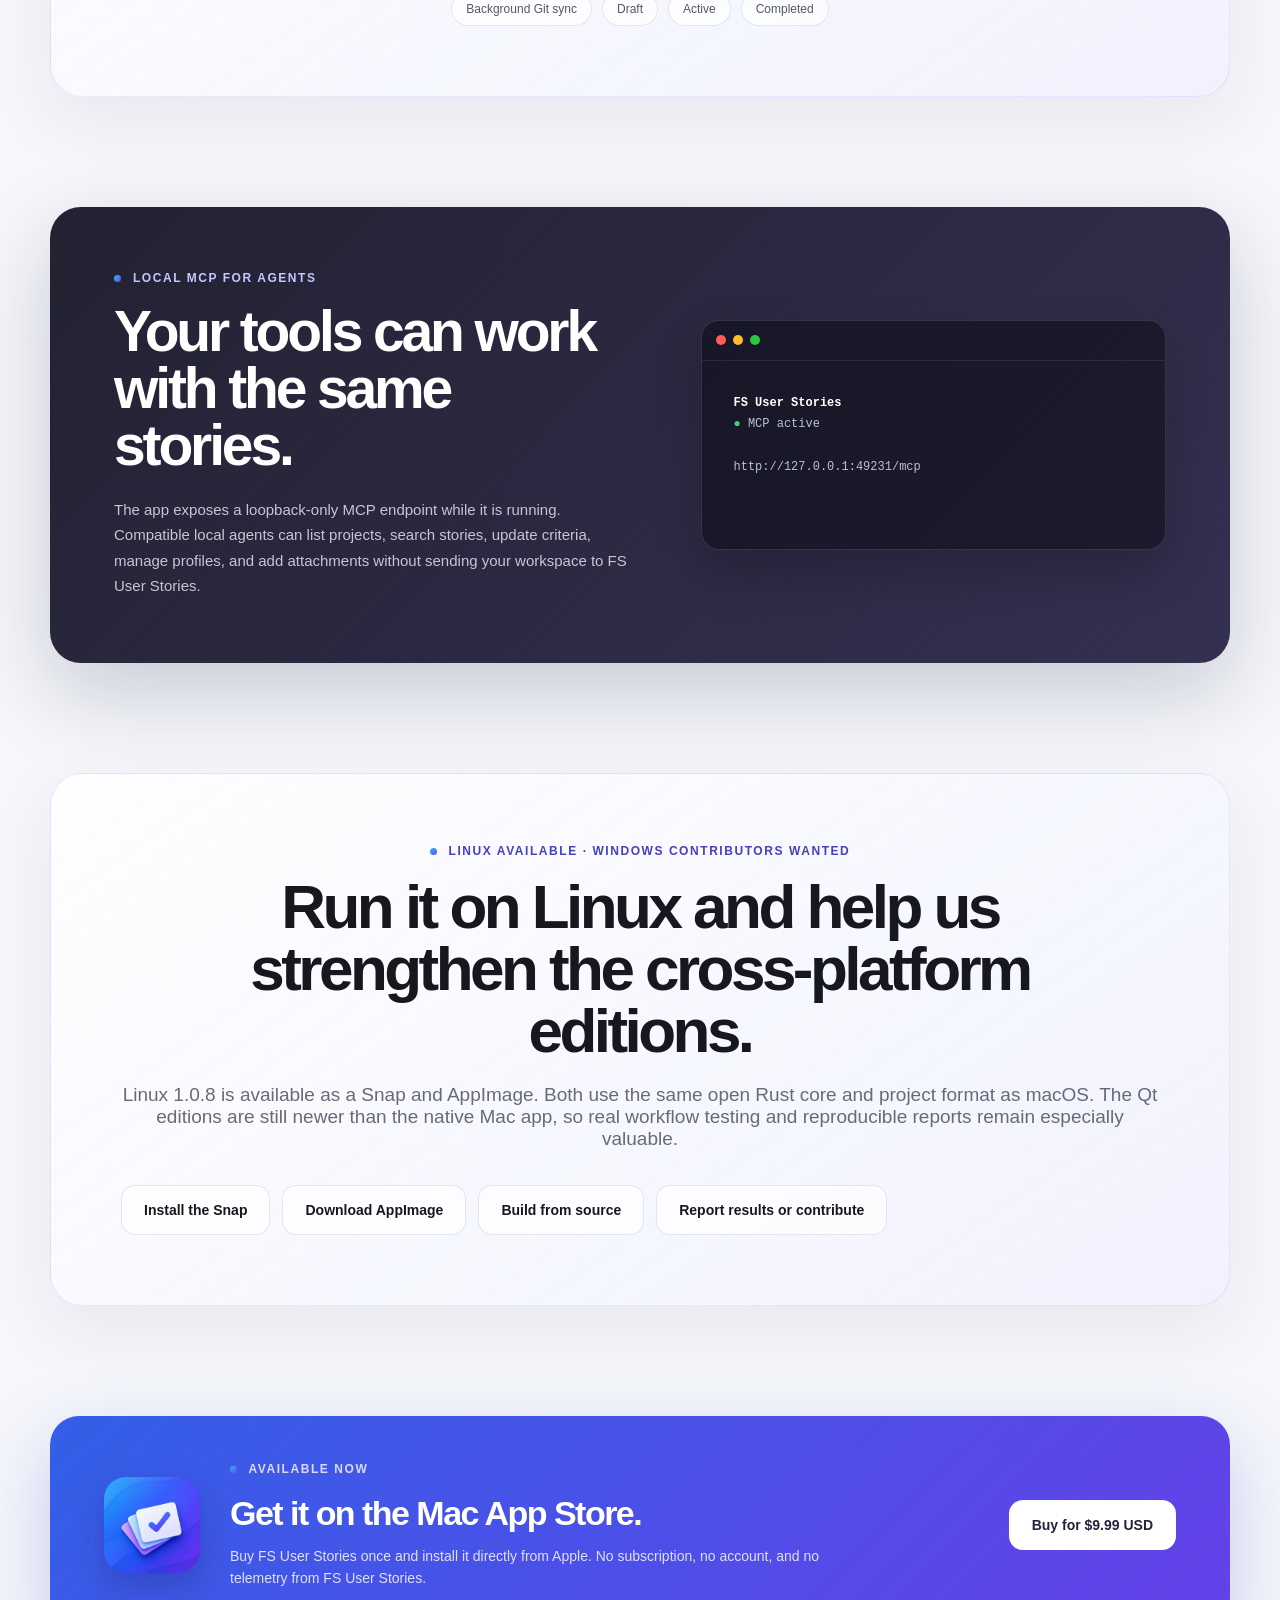
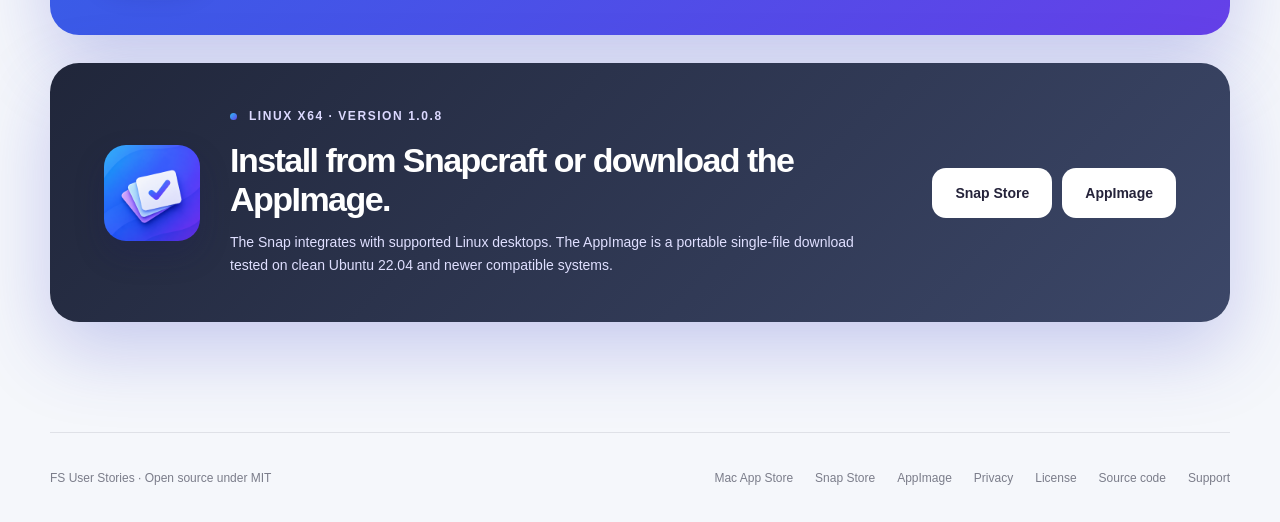
==== commit 8212fc5c: "docs: add Linux download links" ====
--- a/docs/index.html
+++ b/docs/index.html
@@ -136,10 +136,12 @@
       </section>
 
       <section class="statement">
-        <p class="eyebrow"><span></span> Windows &amp; Linux contributors wanted</p>
-        <h2>Help us make the cross-platform editions ready for everyone.</h2>
-        <p>The Windows and Linux apps share the same open Rust core and can be built from source today, but we do not yet consider them ready for general users. We welcome help compiling them on more systems, testing real workflows, reporting reproducible issues, and contributing fixes.</p>
+        <p class="eyebrow"><span></span> Linux available · Windows contributors wanted</p>
+        <h2>Run it on Linux and help us strengthen the cross-platform editions.</h2>
+        <p>Linux 1.0.8 is available as a Snap and AppImage. Both use the same open Rust core and project format as macOS. The Qt editions are still newer than the native Mac app, so real workflow testing and reproducible reports remain especially valuable.</p>
         <div class="hero-actions">
+          <a class="button secondary" href="https://snapcraft.io/fs-user-stories">Install the Snap</a>
+          <a class="button secondary" href="https://github.com/gitlares/fs-user-stories/releases/download/v1.0.8/FSUserStories-1.0.8-x86_64.AppImage">Download AppImage</a>
           <a class="button secondary" href="https://github.com/gitlares/fs-user-stories#build-from-source">Build from source</a>
           <a class="button secondary" href="https://github.com/gitlares/fs-user-stories/issues">Report results or contribute</a>
         </div>
@@ -150,11 +152,17 @@
         <div><p class="eyebrow"><span></span> Available now</p><h2>Get it on the Mac App Store.</h2><p>Buy FS User Stories once and install it directly from Apple. No subscription, no account, and no telemetry from FS User Stories.</p></div>
         <a class="button light" href="https://apps.apple.com/app/id6801671870">Buy for $9.99 USD</a>
       </section>
+
+      <section class="install-card linux-card">
+        <img src="assets/app-icon.png" alt="" width="96" height="96">
+        <div><p class="eyebrow"><span></span> Linux x64 · Version 1.0.8</p><h2>Install from Snapcraft or download the AppImage.</h2><p>The Snap integrates with supported Linux desktops. The AppImage is a portable single-file download tested on clean Ubuntu 22.04 and newer compatible systems.</p></div>
+        <div class="install-actions"><a class="button light" href="https://snapcraft.io/fs-user-stories">Snap Store</a><a class="button light" href="https://github.com/gitlares/fs-user-stories/releases/download/v1.0.8/FSUserStories-1.0.8-x86_64.AppImage">AppImage</a></div>
+      </section>
     </main>
 
     <footer>
       <span>FS User Stories · Open source under MIT</span>
-      <div><a href="https://apps.apple.com/app/id6801671870">Mac App Store</a><a href="privacy.html">Privacy</a><a href="https://github.com/gitlares/fs-user-stories/blob/main/LICENSE">License</a><a href="https://github.com/gitlares/fs-user-stories">Source code</a><a href="https://www.paypal.com/donate/?hosted_button_id=7RDCBR3QXXEMJ">Support</a></div>
+      <div><a href="https://apps.apple.com/app/id6801671870">Mac App Store</a><a href="https://snapcraft.io/fs-user-stories">Snap Store</a><a href="https://github.com/gitlares/fs-user-stories/releases/download/v1.0.8/FSUserStories-1.0.8-x86_64.AppImage">AppImage</a><a href="privacy.html">Privacy</a><a href="https://github.com/gitlares/fs-user-stories/blob/main/LICENSE">License</a><a href="https://github.com/gitlares/fs-user-stories">Source code</a><a href="https://www.paypal.com/donate/?hosted_button_id=7RDCBR3QXXEMJ">Support</a></div>
     </footer>
   </body>
 </html>
--- a/docs/styles.css
+++ b/docs/styles.css
@@ -103,6 +103,8 @@
 .install-card .eyebrow { color: #dcd9ff; }
 .install-card h2 { margin: 0; font-size: 34px; letter-spacing: -.045em; }
 .install-card p:not(.eyebrow) { max-width: 640px; margin: 12px 0 0; color: #dfdfff; font-size: 14px; line-height: 1.6; }
+.linux-card { margin-top: -82px; background: linear-gradient(135deg, #20263a, #3c4768); }
+.install-actions { display: flex; gap: 10px; }
 footer { min-height: 90px; padding: 28px 0; display: flex; justify-content: space-between; align-items: center; border-top: 1px solid var(--line); color: #7b7d8a; font-size: 12px; }
 footer div { display: flex; gap: 22px; }
 .legal-page { max-width: 820px; padding: 72px 0 110px; }
@@ -120,6 +122,7 @@
   .mcp-card { grid-template-columns: 1fr; gap: 42px; }
   .install-card { grid-template-columns: auto 1fr; }
   .install-card .button { grid-column: 1 / -1; }
+  .install-actions { grid-column: 1 / -1; }
 }
 @media (max-width: 620px) {
   .site-header, main, footer { width: min(100% - 24px, 1180px); }
@@ -142,6 +145,8 @@
   .statement h2, .mcp-card h2 { font-size: 40px; }
   .install-card { margin-bottom: 70px; padding: 34px 25px; grid-template-columns: 1fr; text-align: center; }
   .install-card img { margin: auto; }
+  .linux-card { margin-top: -42px; }
+  .install-actions { width: 100%; flex-direction: column; }
   footer { flex-direction: column; align-items: flex-start; gap: 17px; }
 }
 @media (prefers-reduced-motion: reduce) { html { scroll-behavior: auto; }.button { transition: none; } }
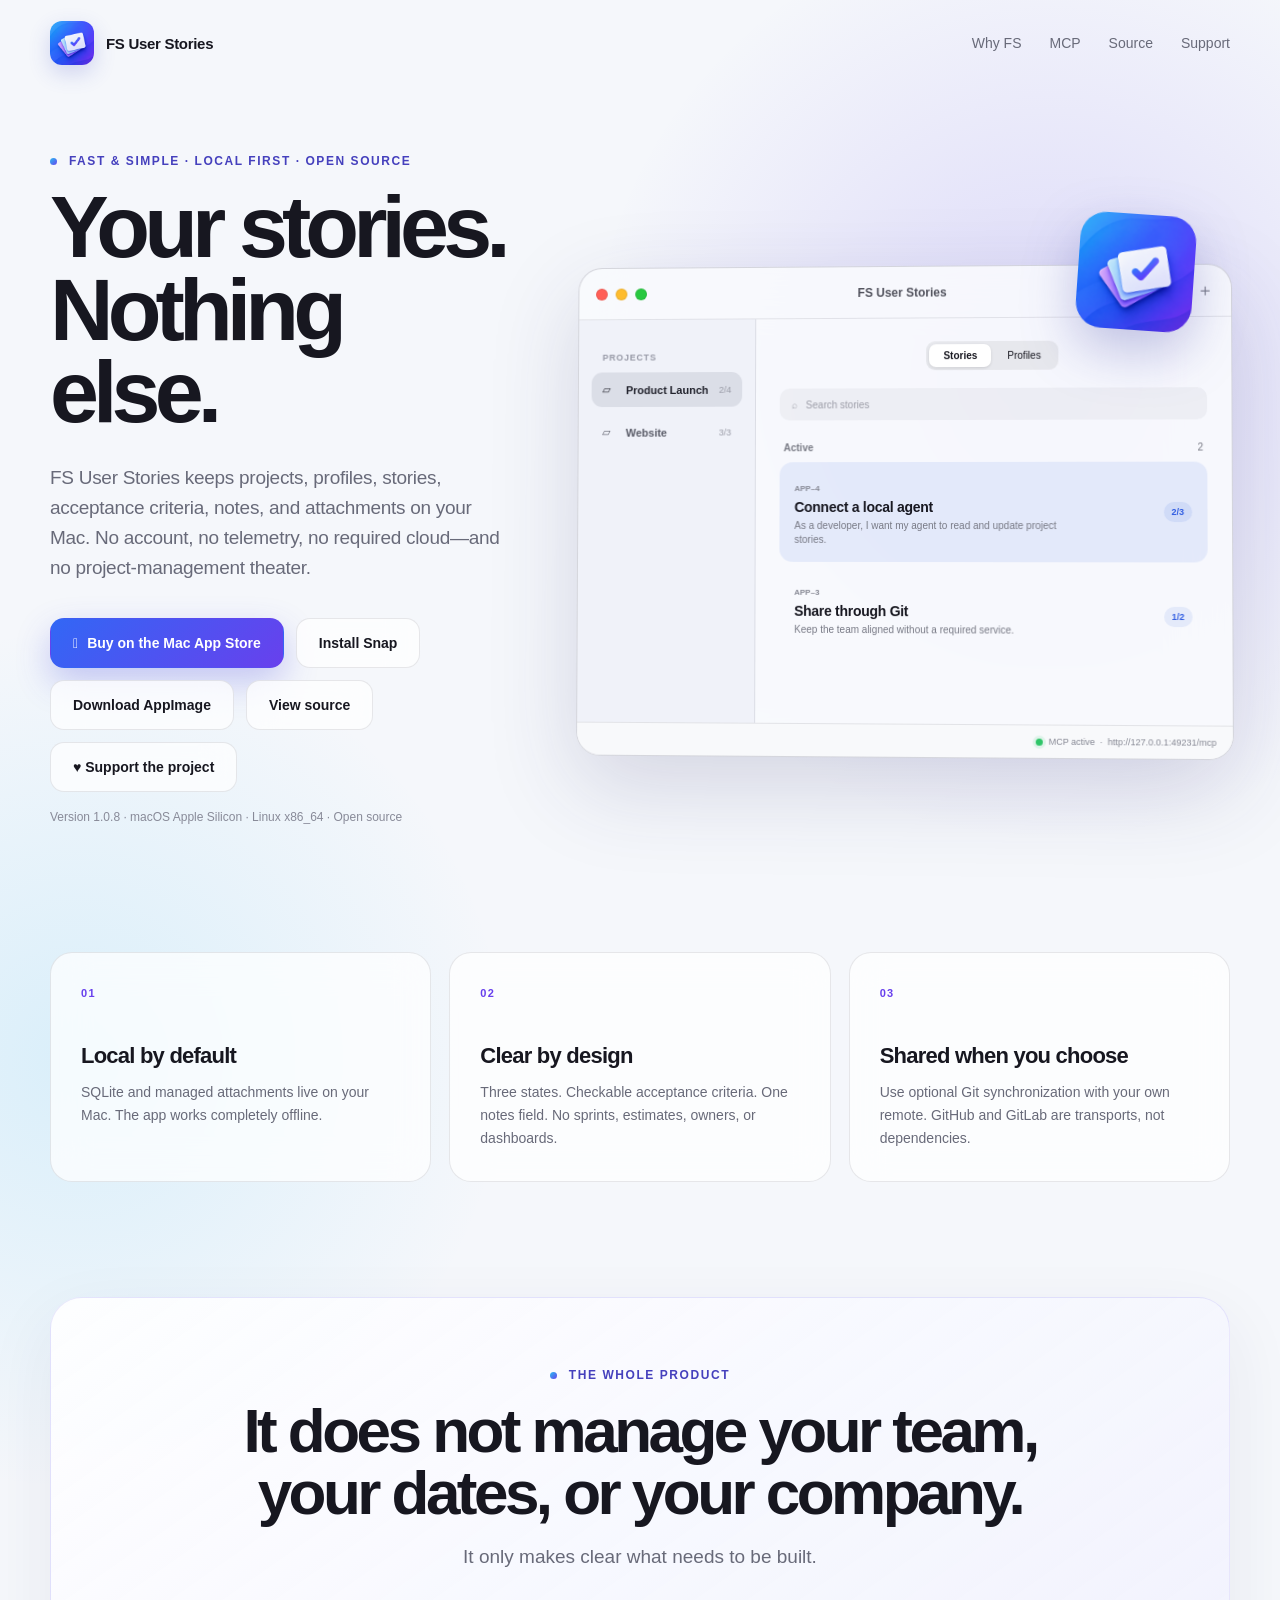
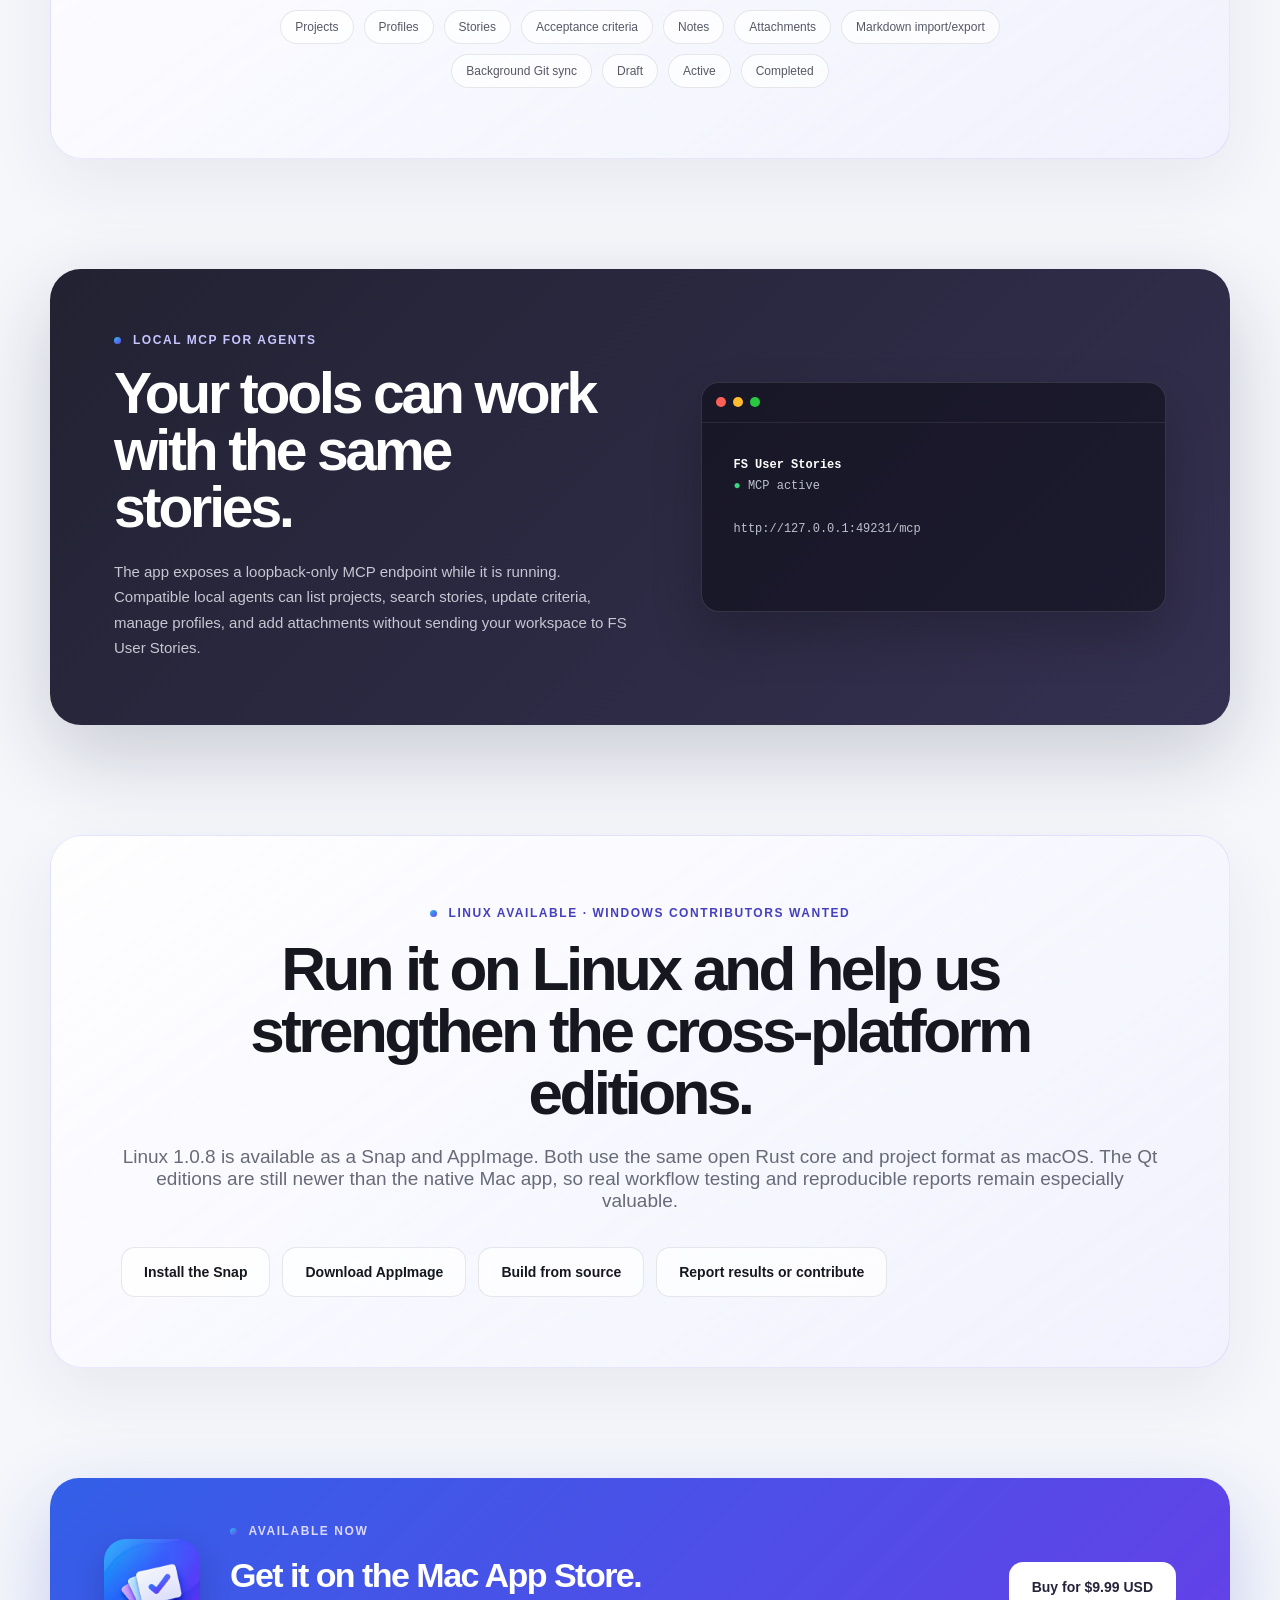
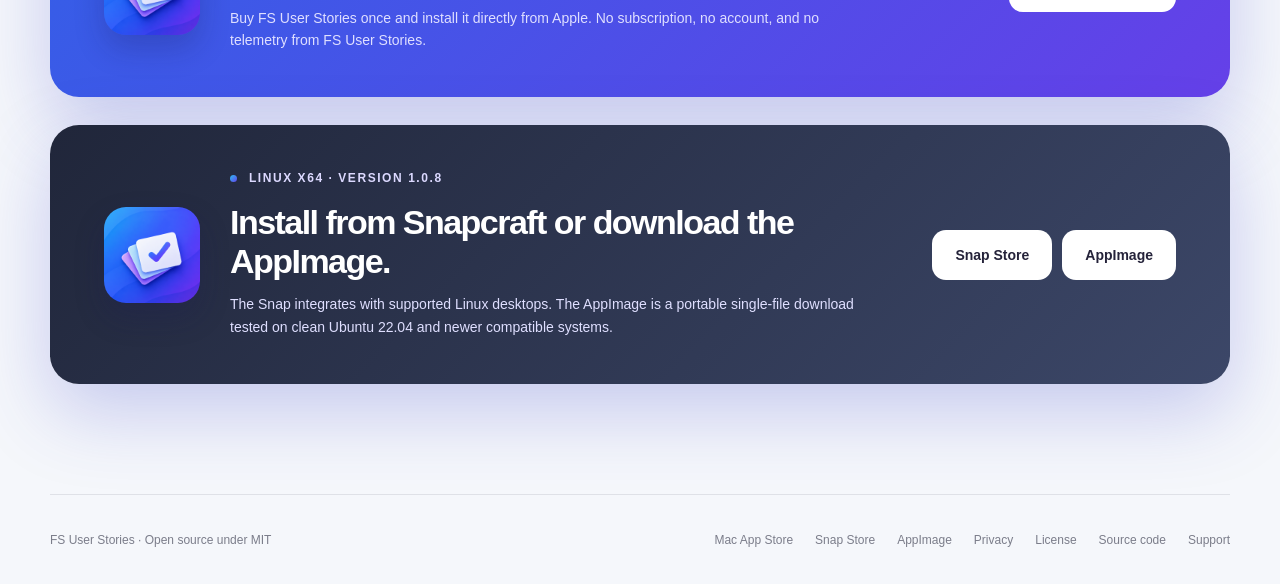
==== commit 56008ac8: "docs: surface Linux downloads in hero" ====
--- a/docs/index.html
+++ b/docs/index.html
@@ -69,10 +69,12 @@
             <a class="button primary" href="https://apps.apple.com/app/id6801671870">
               <span aria-hidden="true"></span> Buy on the Mac App Store
             </a>
+            <a class="button secondary" href="https://snapcraft.io/fs-user-stories">Install Snap</a>
+            <a class="button secondary" href="https://github.com/gitlares/fs-user-stories/releases/download/v1.0.8/FSUserStories-1.0.8-x86_64.AppImage">Download AppImage</a>
             <a class="button secondary" href="https://github.com/gitlares/fs-user-stories">View source</a>
             <a class="button secondary" href="https://www.paypal.com/donate/?hosted_button_id=7RDCBR3QXXEMJ">♥ Support the project</a>
           </div>
-          <p class="release-meta">Version 1.0.8 · $9.99 USD · $199 MXN · One-time purchase · Apple Silicon</p>
+          <p class="release-meta">Version 1.0.8 · macOS Apple Silicon · Linux x86_64 · Open source</p>
         </div>
 
         <div class="product-stage" aria-label="FS User Stories application preview">
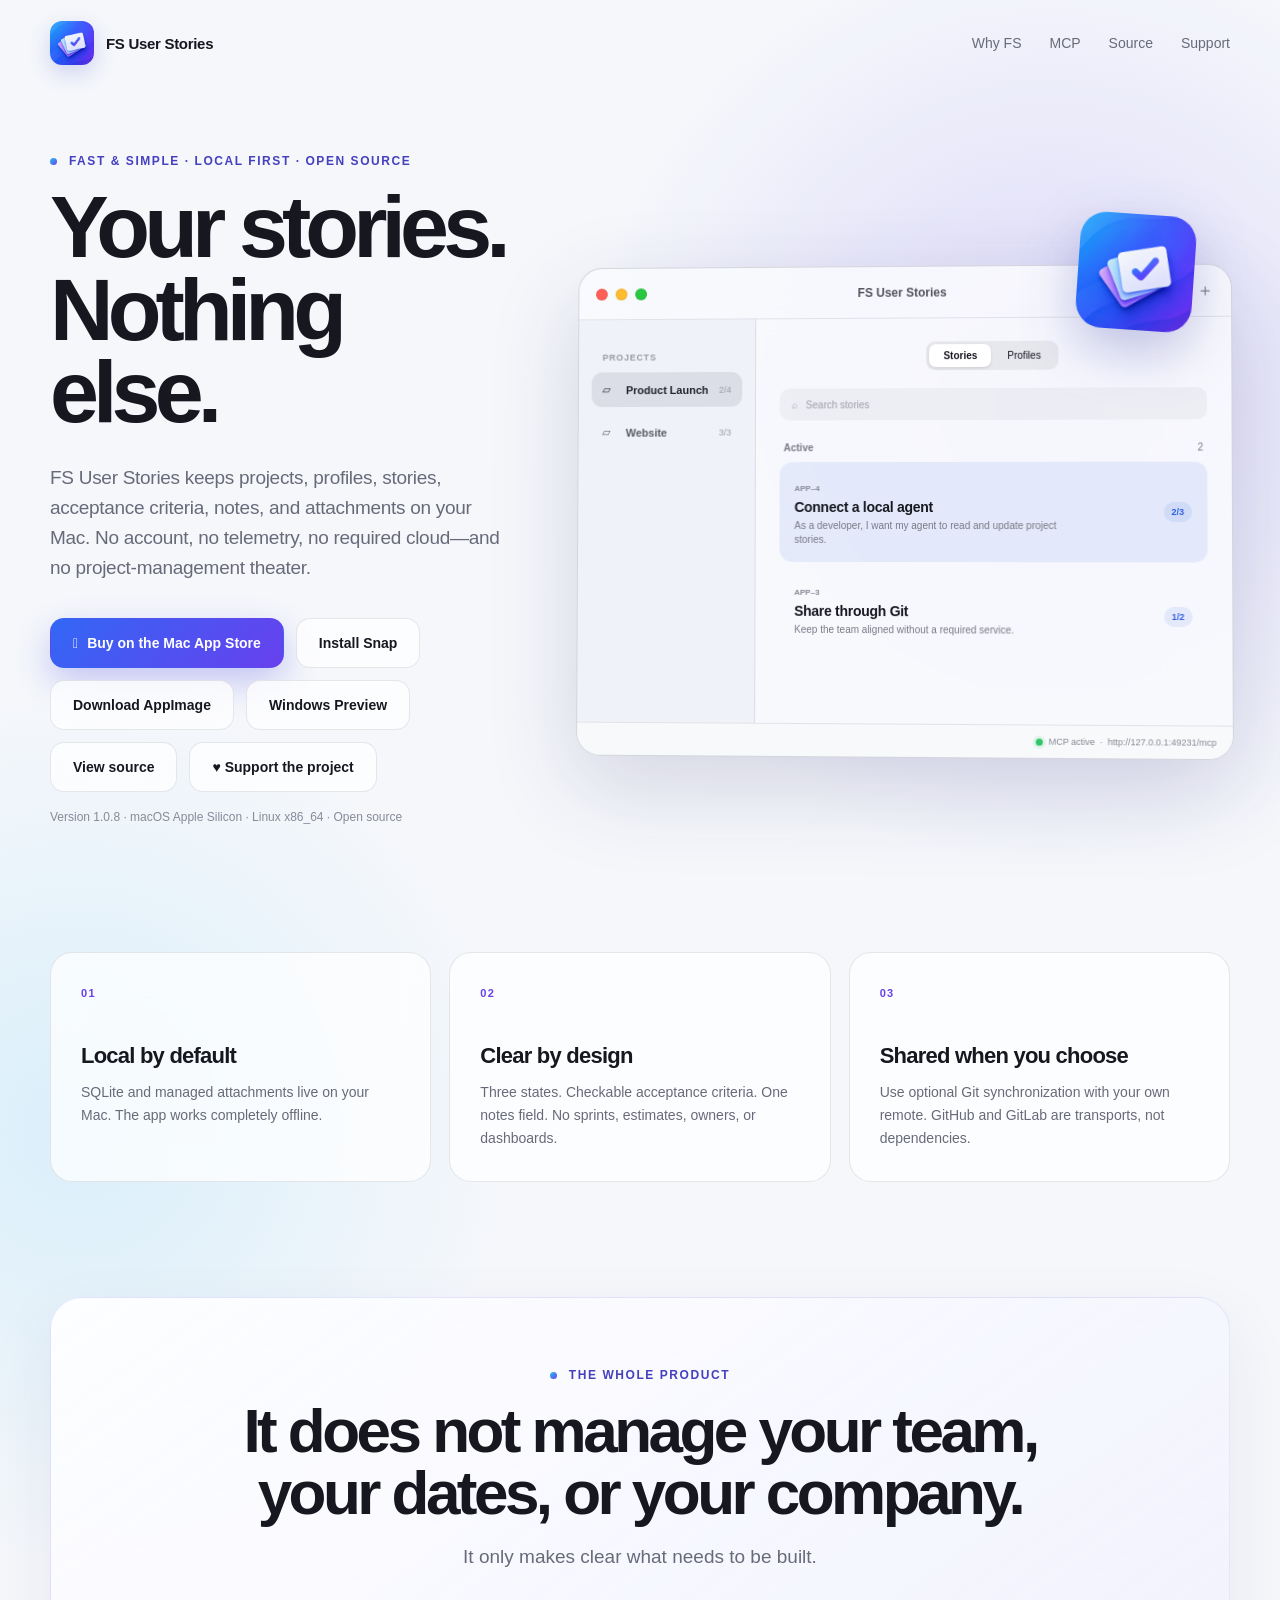
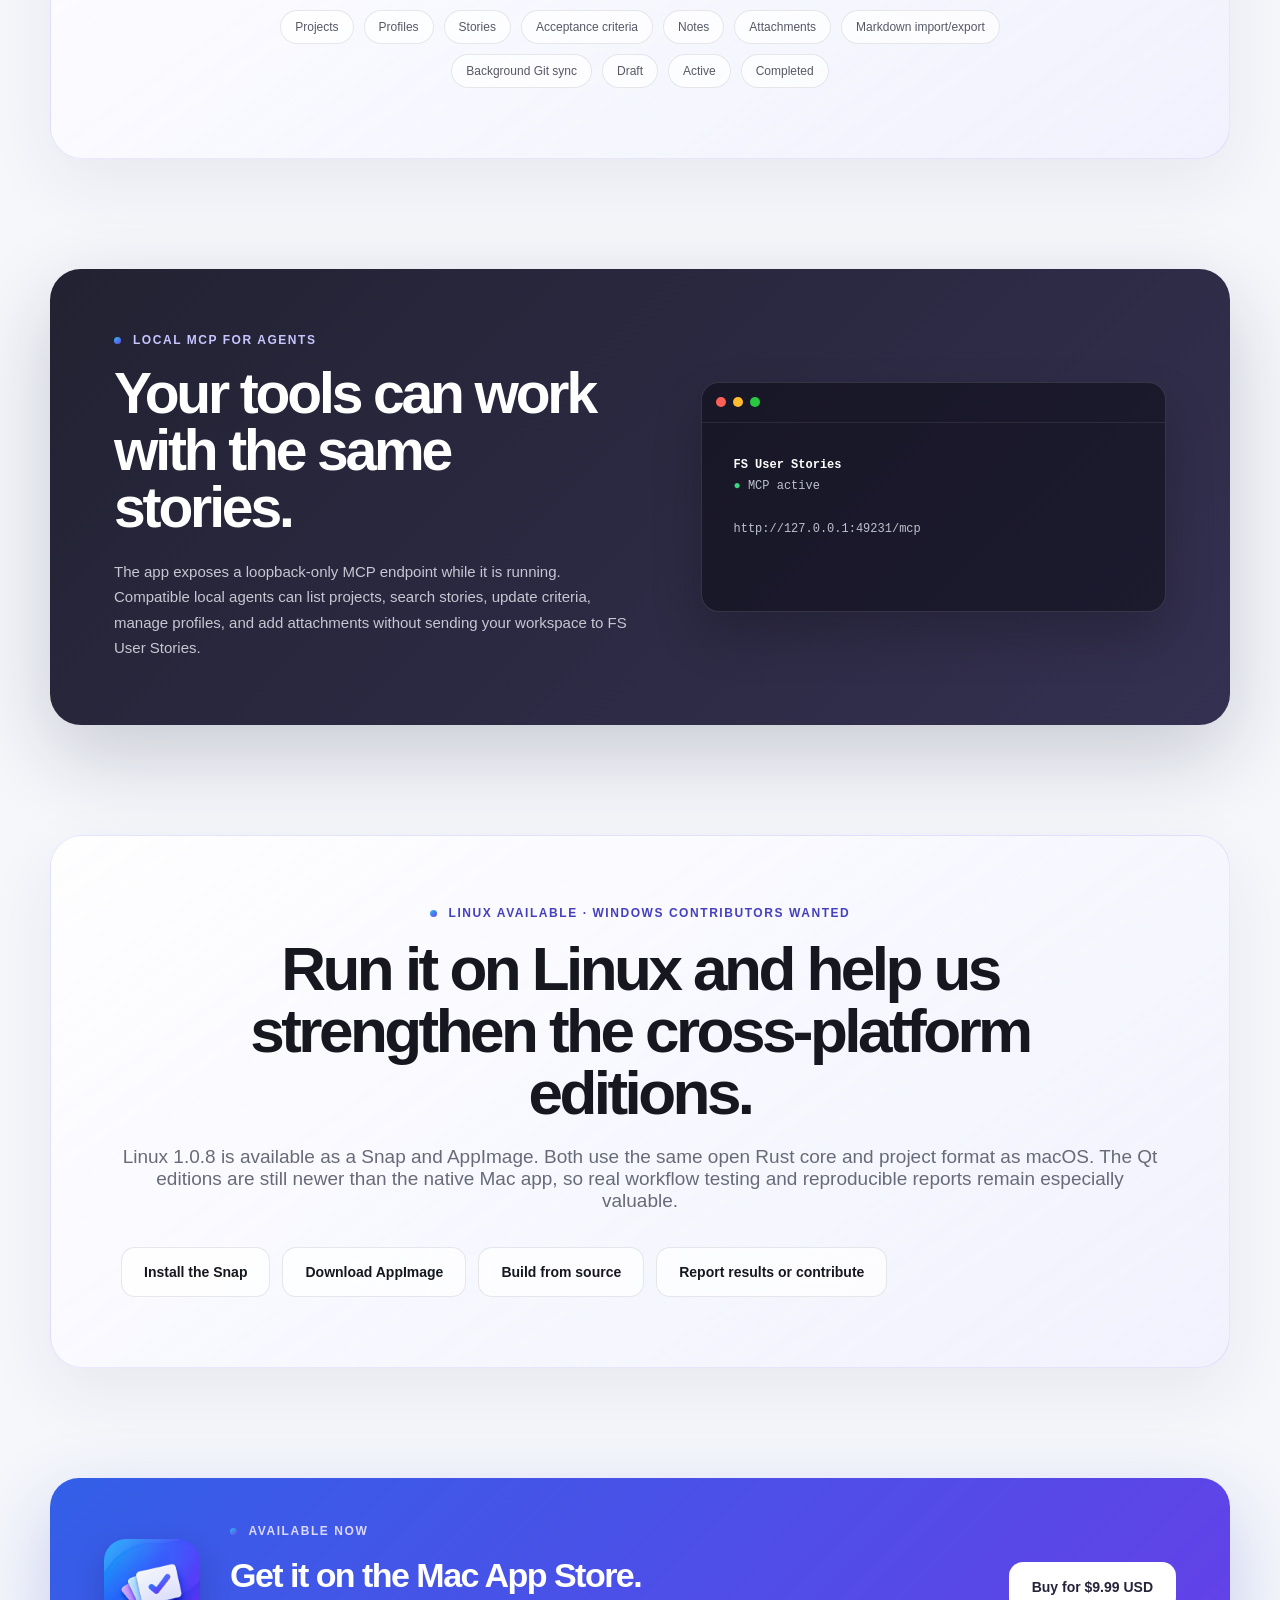
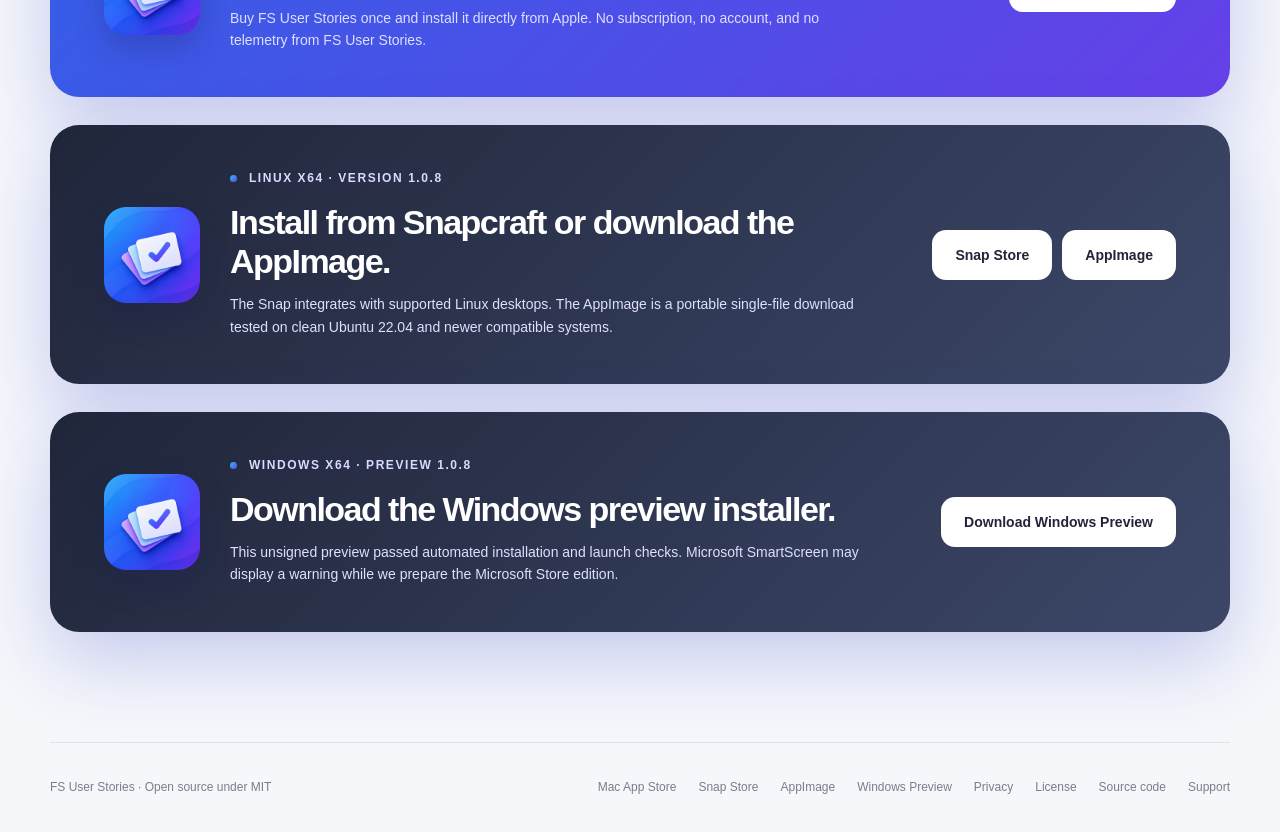
==== commit 7d44e093: "docs: publish Windows preview download" ====
--- a/docs/index.html
+++ b/docs/index.html
@@ -71,6 +71,7 @@
             </a>
             <a class="button secondary" href="https://snapcraft.io/fs-user-stories">Install Snap</a>
             <a class="button secondary" href="https://github.com/gitlares/fs-user-stories/releases/download/v1.0.8/FSUserStories-1.0.8-x86_64.AppImage">Download AppImage</a>
+            <a class="button secondary" href="https://github.com/gitlares/fs-user-stories/releases/download/v1.0.8/FSUserStoriesSetup-1.0.8-x64.exe">Windows Preview</a>
             <a class="button secondary" href="https://github.com/gitlares/fs-user-stories">View source</a>
             <a class="button secondary" href="https://www.paypal.com/donate/?hosted_button_id=7RDCBR3QXXEMJ">♥ Support the project</a>
           </div>
@@ -160,11 +161,17 @@
         <div><p class="eyebrow"><span></span> Linux x64 · Version 1.0.8</p><h2>Install from Snapcraft or download the AppImage.</h2><p>The Snap integrates with supported Linux desktops. The AppImage is a portable single-file download tested on clean Ubuntu 22.04 and newer compatible systems.</p></div>
         <div class="install-actions"><a class="button light" href="https://snapcraft.io/fs-user-stories">Snap Store</a><a class="button light" href="https://github.com/gitlares/fs-user-stories/releases/download/v1.0.8/FSUserStories-1.0.8-x86_64.AppImage">AppImage</a></div>
       </section>
+
+      <section class="install-card linux-card">
+        <img src="assets/app-icon.png" alt="" width="96" height="96">
+        <div><p class="eyebrow"><span></span> Windows x64 · Preview 1.0.8</p><h2>Download the Windows preview installer.</h2><p>This unsigned preview passed automated installation and launch checks. Microsoft SmartScreen may display a warning while we prepare the Microsoft Store edition.</p></div>
+        <a class="button light" href="https://github.com/gitlares/fs-user-stories/releases/download/v1.0.8/FSUserStoriesSetup-1.0.8-x64.exe">Download Windows Preview</a>
+      </section>
     </main>
 
     <footer>
       <span>FS User Stories · Open source under MIT</span>
-      <div><a href="https://apps.apple.com/app/id6801671870">Mac App Store</a><a href="https://snapcraft.io/fs-user-stories">Snap Store</a><a href="https://github.com/gitlares/fs-user-stories/releases/download/v1.0.8/FSUserStories-1.0.8-x86_64.AppImage">AppImage</a><a href="privacy.html">Privacy</a><a href="https://github.com/gitlares/fs-user-stories/blob/main/LICENSE">License</a><a href="https://github.com/gitlares/fs-user-stories">Source code</a><a href="https://www.paypal.com/donate/?hosted_button_id=7RDCBR3QXXEMJ">Support</a></div>
+      <div><a href="https://apps.apple.com/app/id6801671870">Mac App Store</a><a href="https://snapcraft.io/fs-user-stories">Snap Store</a><a href="https://github.com/gitlares/fs-user-stories/releases/download/v1.0.8/FSUserStories-1.0.8-x86_64.AppImage">AppImage</a><a href="https://github.com/gitlares/fs-user-stories/releases/download/v1.0.8/FSUserStoriesSetup-1.0.8-x64.exe">Windows Preview</a><a href="privacy.html">Privacy</a><a href="https://github.com/gitlares/fs-user-stories/blob/main/LICENSE">License</a><a href="https://github.com/gitlares/fs-user-stories">Source code</a><a href="https://www.paypal.com/donate/?hosted_button_id=7RDCBR3QXXEMJ">Support</a></div>
     </footer>
   </body>
 </html>
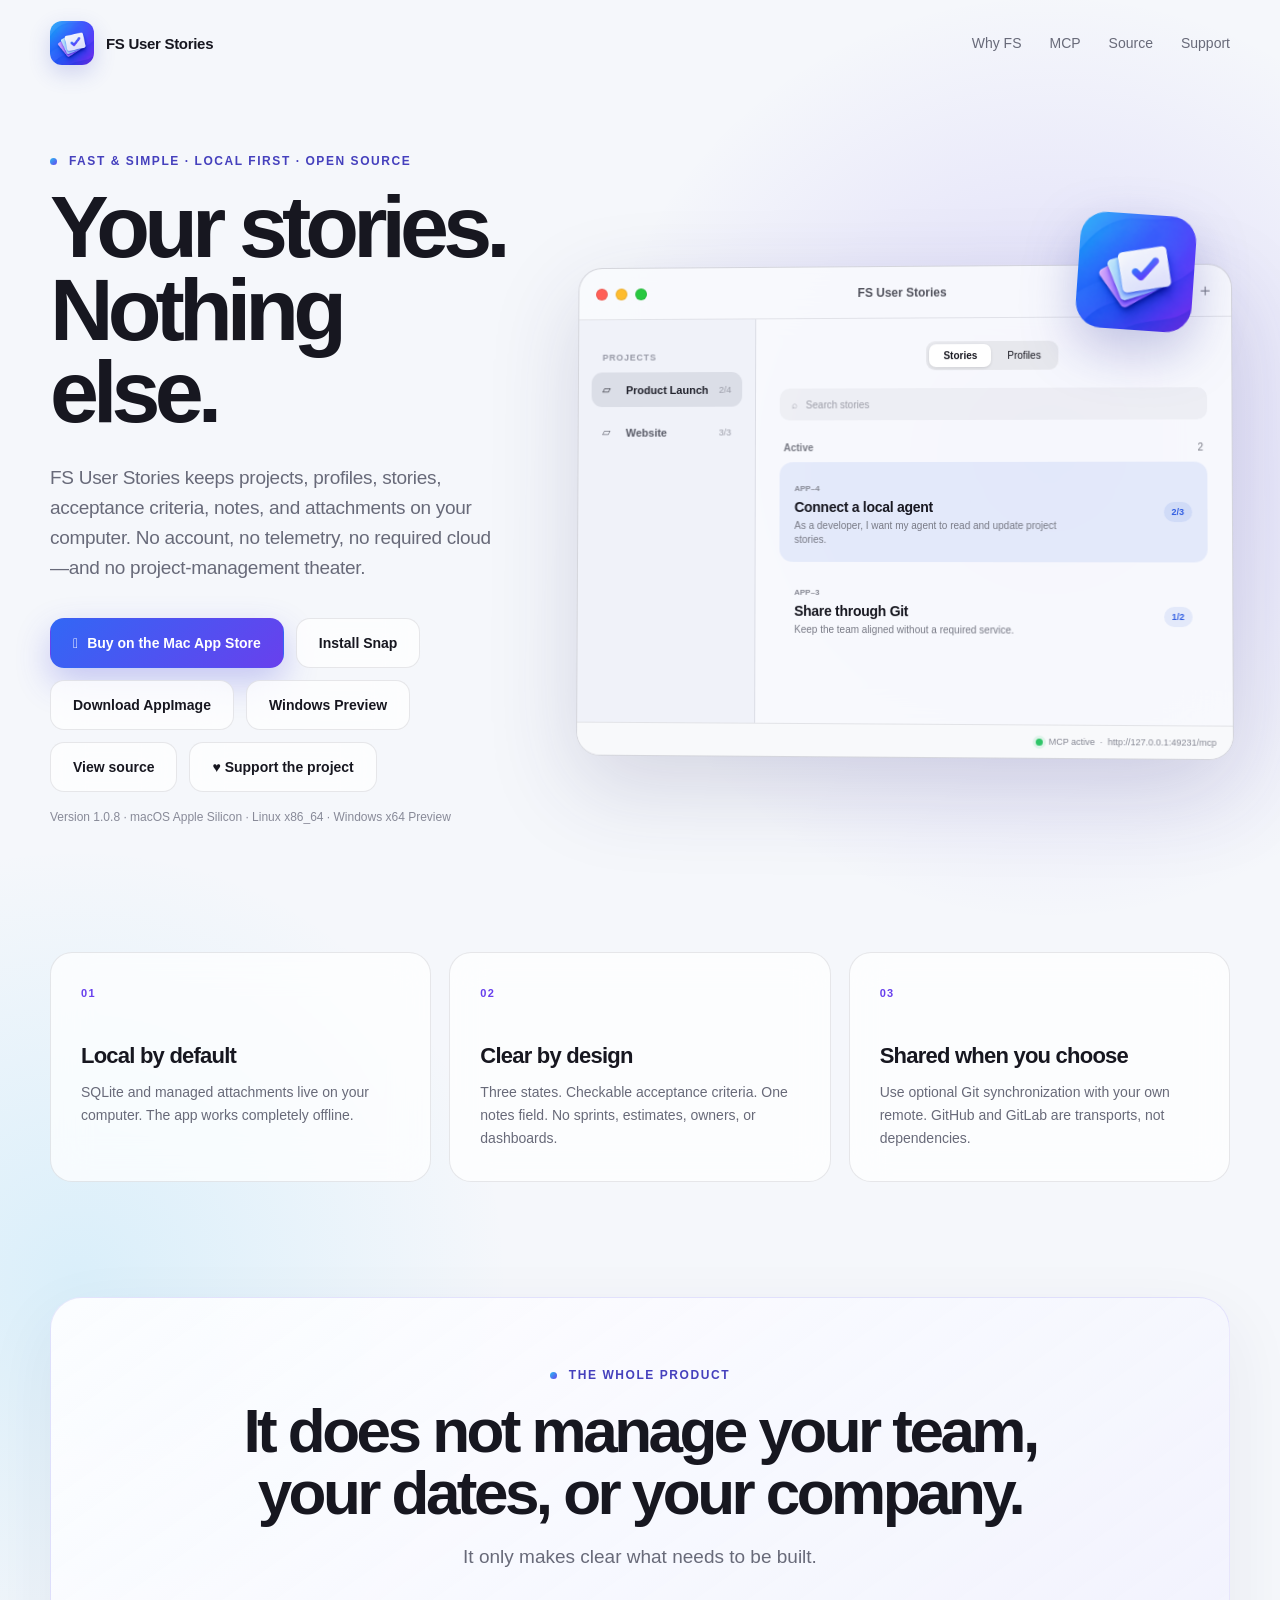
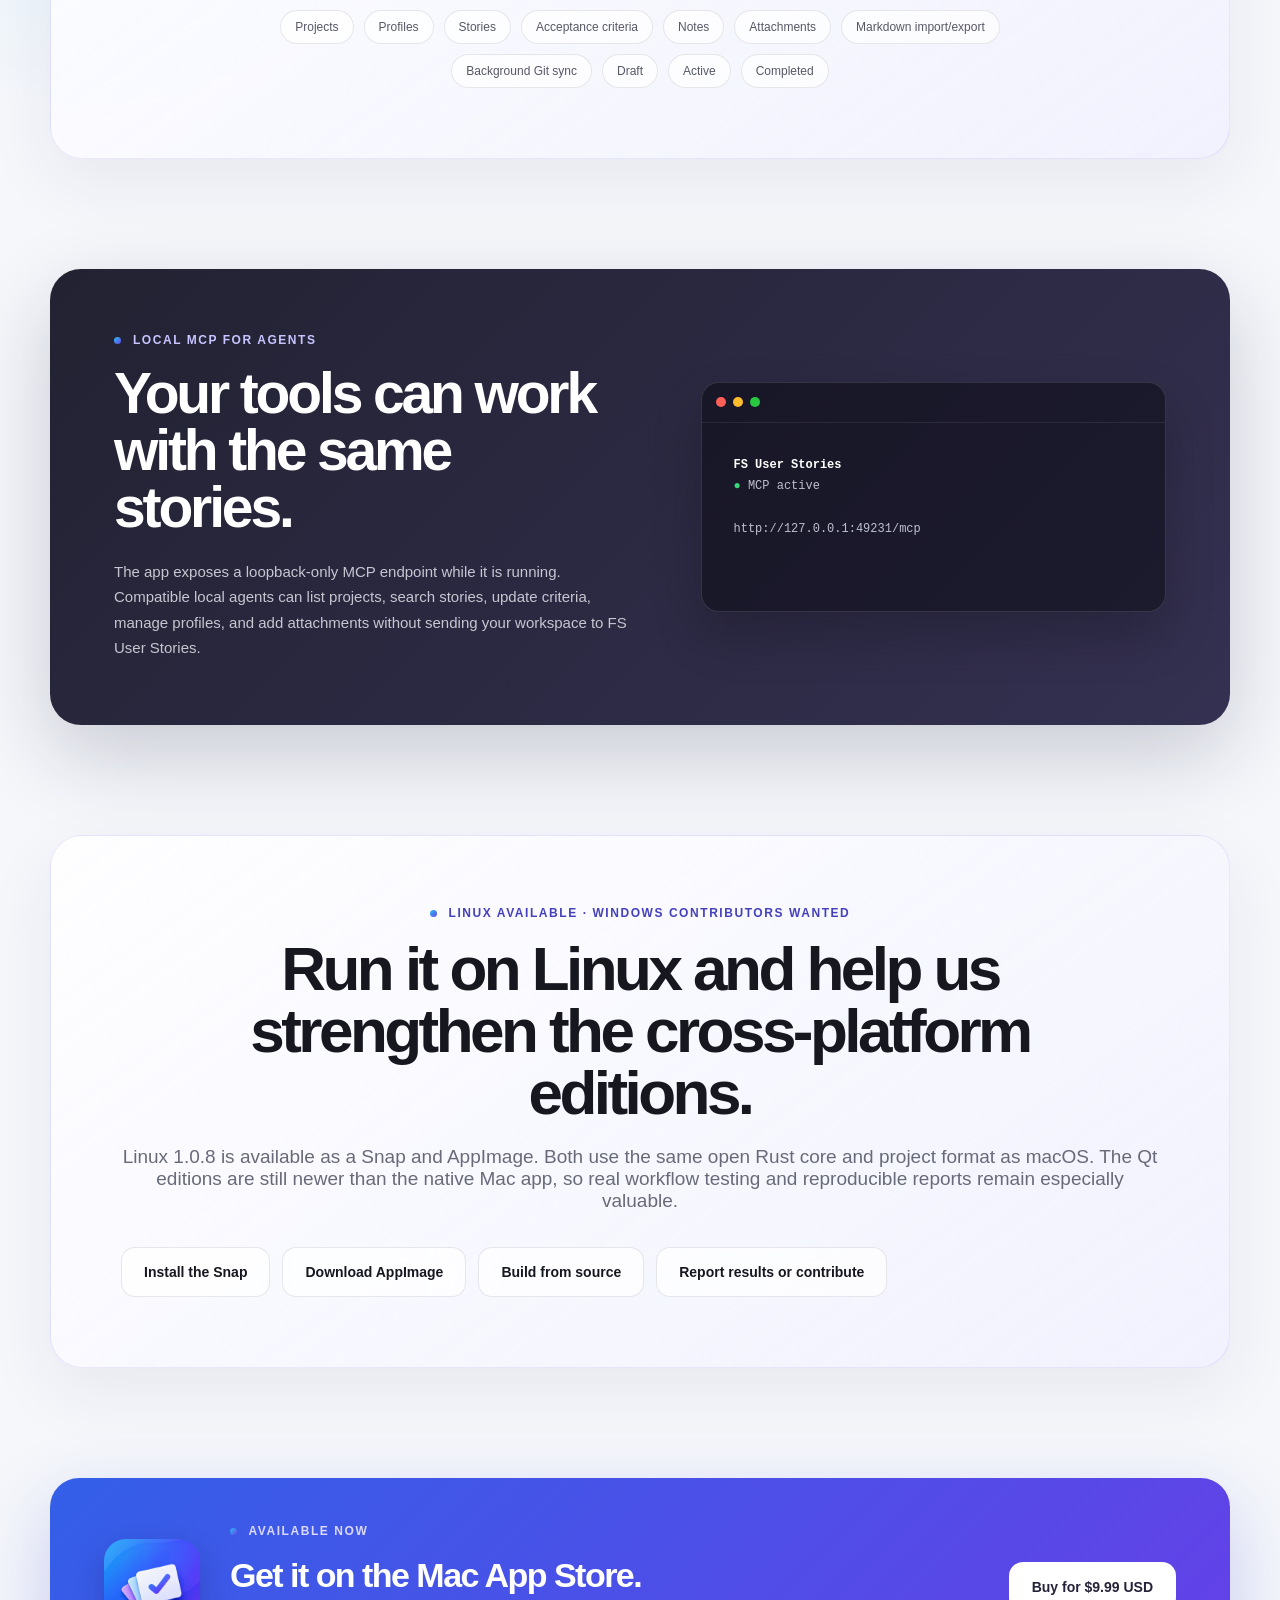
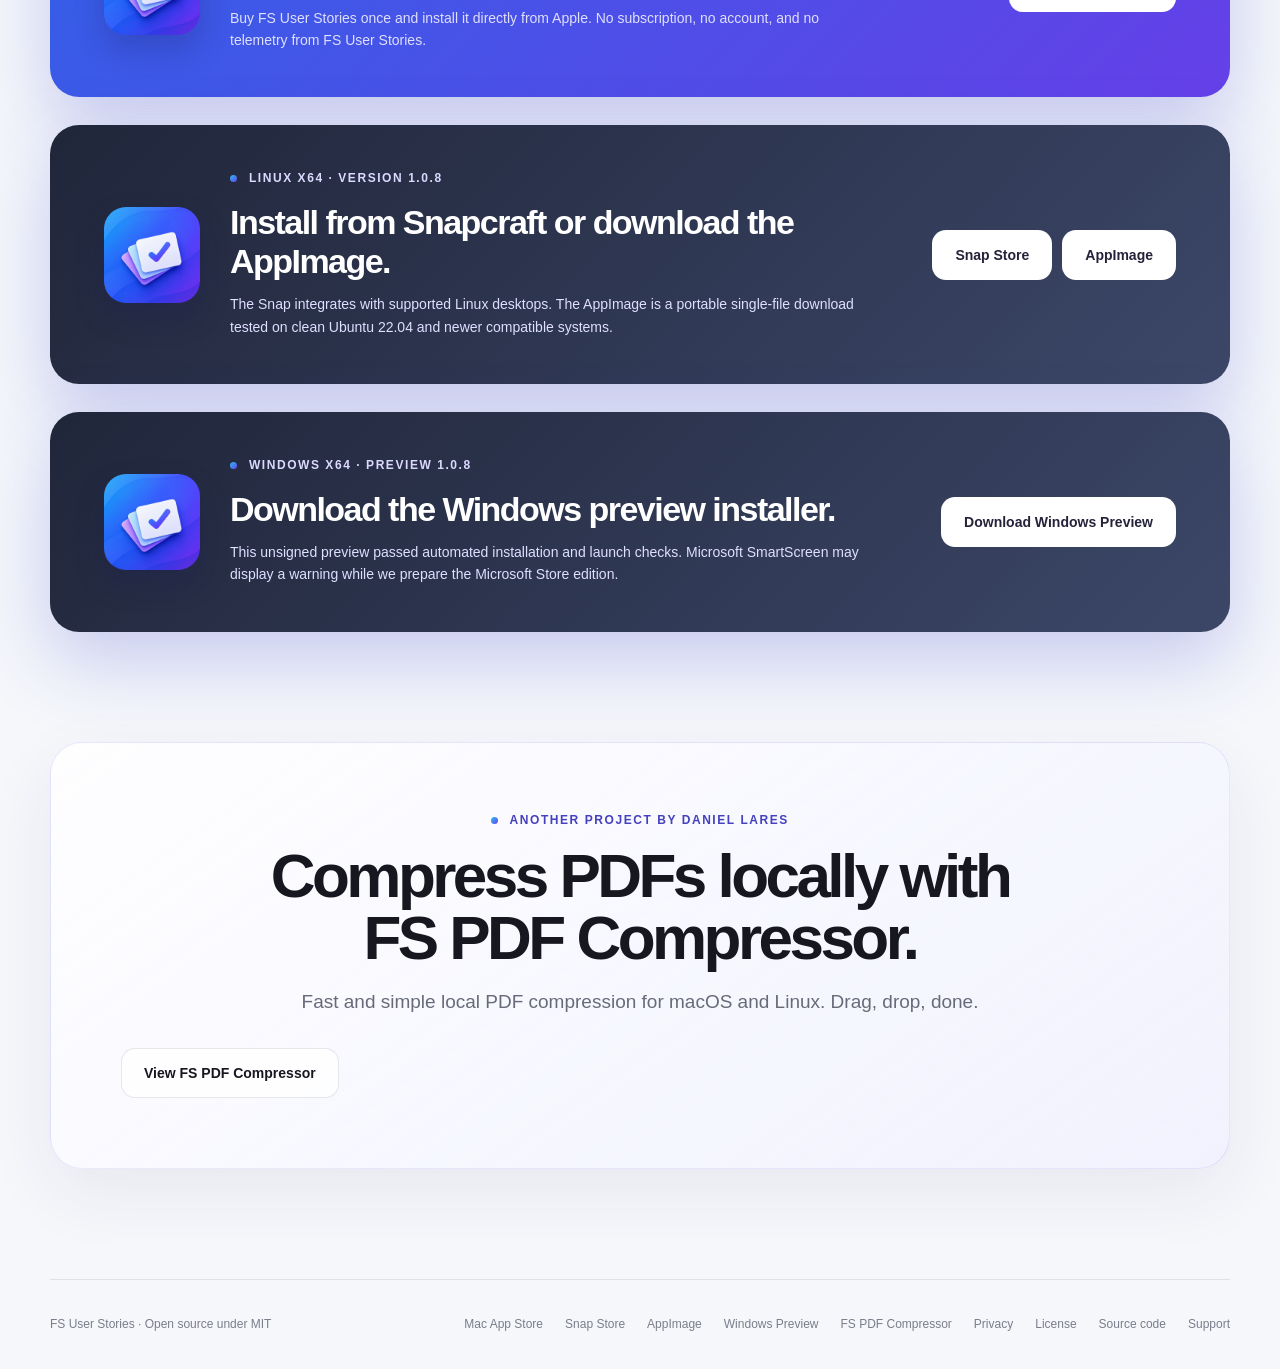
==== commit bf11fb5c: "docs: present FS User Stories as cross-platform" ====
--- a/docs/index.html
+++ b/docs/index.html
@@ -3,19 +3,19 @@
   <head>
     <meta charset="utf-8">
     <meta name="viewport" content="width=device-width, initial-scale=1">
-    <title>FS User Stories — Local user stories for macOS</title>
-    <meta name="description" content="A focused, local-first macOS app for projects, profiles, user stories, acceptance criteria, notes, attachments, Git sharing, and local MCP access.">
+    <title>FS User Stories — Local user stories for macOS, Linux and Windows</title>
+    <meta name="description" content="A focused, local-first app for macOS, Linux and Windows with projects, profiles, user stories, acceptance criteria, notes, attachments, Git sharing, and local MCP access.">
     <meta name="robots" content="index, follow, max-image-preview:large">
     <meta name="theme-color" content="#f5f7ff">
     <link rel="canonical" href="https://gitlares.github.io/fs-user-stories/">
     <meta property="og:type" content="website">
     <meta property="og:site_name" content="FS User Stories">
-    <meta property="og:title" content="FS User Stories — Local user stories for macOS">
+    <meta property="og:title" content="FS User Stories — Local user stories for macOS, Linux and Windows">
     <meta property="og:description" content="Your stories, on your computer. Share with Git. Nothing else.">
     <meta property="og:url" content="https://gitlares.github.io/fs-user-stories/">
     <meta property="og:image" content="https://gitlares.github.io/fs-user-stories/assets/app-icon.png">
     <meta name="twitter:card" content="summary">
-    <meta name="twitter:title" content="FS User Stories — Local user stories for macOS">
+    <meta name="twitter:title" content="FS User Stories — Local user stories for macOS, Linux and Windows">
     <meta name="twitter:description" content="Your stories, on your computer. Share with Git. Nothing else.">
     <meta name="twitter:image" content="https://gitlares.github.io/fs-user-stories/assets/app-icon.png">
     <link rel="icon" href="assets/app-icon.png">
@@ -27,9 +27,9 @@
         "name": "FS User Stories",
         "alternateName": "Fast & Simple User Stories",
         "url": "https://gitlares.github.io/fs-user-stories/",
-        "description": "A local-first macOS app for writing and sharing clear user stories without project-management overhead.",
+        "description": "A local-first app for writing and sharing clear user stories without project-management overhead.",
         "applicationCategory": "DeveloperApplication",
-        "operatingSystem": "macOS 26 or later on Apple Silicon",
+        "operatingSystem": "macOS, Linux, Windows",
         "softwareVersion": "1.0.8",
         "downloadUrl": "https://apps.apple.com/app/id6801671870",
         "license": "https://github.com/gitlares/fs-user-stories/blob/main/LICENSE",
@@ -64,7 +64,7 @@
         <div class="hero-copy">
           <p class="eyebrow"><span></span> Fast &amp; Simple · Local first · Open source</p>
           <h1>Your stories.<br>Nothing else.</h1>
-          <p class="lede">FS User Stories keeps projects, profiles, stories, acceptance criteria, notes, and attachments on your Mac. No account, no telemetry, no required cloud—and no project-management theater.</p>
+          <p class="lede">FS User Stories keeps projects, profiles, stories, acceptance criteria, notes, and attachments on your computer. No account, no telemetry, no required cloud—and no project-management theater.</p>
           <div class="hero-actions">
             <a class="button primary" href="https://apps.apple.com/app/id6801671870">
               <span aria-hidden="true"></span> Buy on the Mac App Store
@@ -75,7 +75,7 @@
             <a class="button secondary" href="https://github.com/gitlares/fs-user-stories">View source</a>
             <a class="button secondary" href="https://www.paypal.com/donate/?hosted_button_id=7RDCBR3QXXEMJ">♥ Support the project</a>
           </div>
-          <p class="release-meta">Version 1.0.8 · macOS Apple Silicon · Linux x86_64 · Open source</p>
+          <p class="release-meta">Version 1.0.8 · macOS Apple Silicon · Linux x86_64 · Windows x64 Preview</p>
         </div>
 
         <div class="product-stage" aria-label="FS User Stories application preview">
@@ -112,7 +112,7 @@
       </section>
 
       <section class="feature-grid" id="principles" aria-label="Product principles">
-        <article><span>01</span><h2>Local by default</h2><p>SQLite and managed attachments live on your Mac. The app works completely offline.</p></article>
+        <article><span>01</span><h2>Local by default</h2><p>SQLite and managed attachments live on your computer. The app works completely offline.</p></article>
         <article><span>02</span><h2>Clear by design</h2><p>Three states. Checkable acceptance criteria. One notes field. No sprints, estimates, owners, or dashboards.</p></article>
         <article><span>03</span><h2>Shared when you choose</h2><p>Use optional Git synchronization with your own remote. GitHub and GitLab are transports, not dependencies.</p></article>
       </section>
@@ -167,11 +167,18 @@
         <div><p class="eyebrow"><span></span> Windows x64 · Preview 1.0.8</p><h2>Download the Windows preview installer.</h2><p>This unsigned preview passed automated installation and launch checks. Microsoft SmartScreen may display a warning while we prepare the Microsoft Store edition.</p></div>
         <a class="button light" href="https://github.com/gitlares/fs-user-stories/releases/download/v1.0.8/FSUserStoriesSetup-1.0.8-x64.exe">Download Windows Preview</a>
       </section>
+
+      <section class="statement">
+        <p class="eyebrow"><span></span> Another project by Daniel Lares</p>
+        <h2>Compress PDFs locally with FS PDF Compressor.</h2>
+        <p>Fast and simple local PDF compression for macOS and Linux. Drag, drop, done.</p>
+        <div class="hero-actions"><a class="button secondary" href="https://github.com/gitlares/fs-pdf-compressor">View FS PDF Compressor</a></div>
+      </section>
     </main>
 
     <footer>
       <span>FS User Stories · Open source under MIT</span>
-      <div><a href="https://apps.apple.com/app/id6801671870">Mac App Store</a><a href="https://snapcraft.io/fs-user-stories">Snap Store</a><a href="https://github.com/gitlares/fs-user-stories/releases/download/v1.0.8/FSUserStories-1.0.8-x86_64.AppImage">AppImage</a><a href="https://github.com/gitlares/fs-user-stories/releases/download/v1.0.8/FSUserStoriesSetup-1.0.8-x64.exe">Windows Preview</a><a href="privacy.html">Privacy</a><a href="https://github.com/gitlares/fs-user-stories/blob/main/LICENSE">License</a><a href="https://github.com/gitlares/fs-user-stories">Source code</a><a href="https://www.paypal.com/donate/?hosted_button_id=7RDCBR3QXXEMJ">Support</a></div>
+      <div><a href="https://apps.apple.com/app/id6801671870">Mac App Store</a><a href="https://snapcraft.io/fs-user-stories">Snap Store</a><a href="https://github.com/gitlares/fs-user-stories/releases/download/v1.0.8/FSUserStories-1.0.8-x86_64.AppImage">AppImage</a><a href="https://github.com/gitlares/fs-user-stories/releases/download/v1.0.8/FSUserStoriesSetup-1.0.8-x64.exe">Windows Preview</a><a href="https://github.com/gitlares/fs-pdf-compressor">FS PDF Compressor</a><a href="privacy.html">Privacy</a><a href="https://github.com/gitlares/fs-user-stories/blob/main/LICENSE">License</a><a href="https://github.com/gitlares/fs-user-stories">Source code</a><a href="https://www.paypal.com/donate/?hosted_button_id=7RDCBR3QXXEMJ">Support</a></div>
     </footer>
   </body>
 </html>
